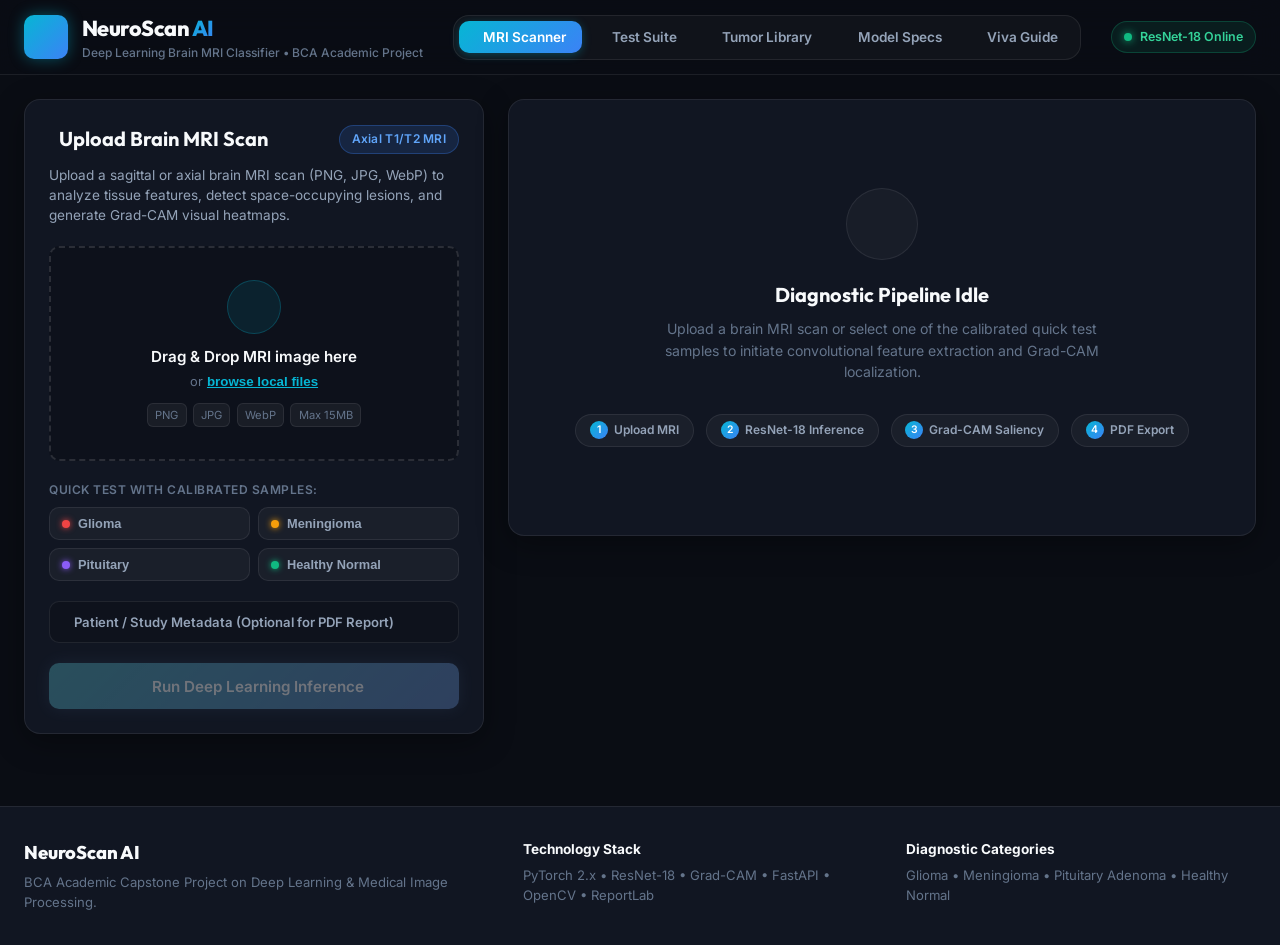
==== static/index.html @ 838da0cb "Initial commit: Brain Tumor Prediction using Deep Learning & Grad-CAM" ====
<!DOCTYPE html>
<html lang="en">
<head>
  <meta charset="UTF-8">
  <meta name="viewport" content="width=device-width, initial-scale=1.0">
  <title>NeuroScan AI — Brain Tumor Prediction Using Deep Learning</title>
  <meta name="description" content="Academic BCA Capstone Project: Explainable Deep Learning System for Brain MRI Tumor Detection with Grad-CAM Visual Heatmaps & Clinical PDF Reports.">
  <link rel="preconnect" href="https://fonts.googleapis.com">
  <link rel="preconnect" href="https://fonts.gstatic.com" crossorigin>
  <link href="https://fonts.googleapis.com/css2?family=Inter:wght@300;400;500;600;700;800&family=Outfit:wght@400;500;600;700;800&display=swap" rel="stylesheet">
  <link rel="stylesheet" href="/static/css/style.css">
  <!-- Lucide Icons -->
  <script src="https://unpkg.com/lucide@latest"></script>
</head>
<body class="dark-theme">
  <!-- App Header & Navigation -->
  <header class="app-header">
    <div class="header-container">
      <div class="brand-section">
        <div class="brand-logo">
          <i data-lucide="brain-circuit"></i>
        </div>
        <div class="brand-text">
          <div class="brand-title">NeuroScan <span class="highlight">AI</span></div>
          <div class="brand-subtitle">Deep Learning Brain MRI Classifier • BCA Academic Project</div>
        </div>
      </div>

      <nav class="nav-tabs" id="mainNav">
        <button class="nav-tab active" data-target="scannerView">
          <i data-lucide="scan-line"></i> <span>MRI Scanner</span>
        </button>
        <button class="nav-tab" data-target="samplesView">
          <i data-lucide="folder-search"></i> <span>Test Suite</span>
        </button>
        <button class="nav-tab" data-target="knowledgeView">
          <i data-lucide="book-open"></i> <span>Tumor Library</span>
        </button>
        <button class="nav-tab" data-target="metricsView">
          <i data-lucide="activity"></i> <span>Model Specs</span>
        </button>
        <button class="nav-tab" data-target="vivaView">
          <i data-lucide="graduation-cap"></i> <span>Viva Guide</span>
        </button>
      </nav>

      <div class="header-status">
        <span class="status-indicator online"></span>
        <span class="status-label">ResNet-18 Online</span>
      </div>
    </div>
  </header>


  <main class="main-content">
    <!-- VIEW 1: MRI SCANNER & DIAGNOSIS -->
    <section id="scannerView" class="view-panel active">
      <div class="scanner-grid">
        <!-- Left Panel: Input & Control -->
        <div class="scanner-card input-card">
          <div class="card-header">
            <div class="card-title-group">
              <i data-lucide="upload-cloud" class="icon-accent"></i>
              <h2>Upload Brain MRI Scan</h2>
            </div>
            <span class="badge badge-tech">Axial T1/T2 MRI</span>
          </div>

          <p class="card-desc">
            Upload a sagittal or axial brain MRI scan (PNG, JPG, WebP) to analyze tissue features, detect space-occupying lesions, and generate Grad-CAM visual heatmaps.
          </p>

          <!-- Dropzone -->
          <div class="upload-dropzone" id="dropZone">
            <input type="file" id="fileInput" accept="image/png, image/jpeg, image/jpg, image/webp" class="file-input-hidden">
            <div class="dropzone-content" id="dropzonePrompt">
              <div class="upload-icon-pulse">
                <i data-lucide="image-plus"></i>
              </div>
              <p class="dropzone-title">Drag & Drop MRI image here</p>
              <p class="dropzone-sub">or <button type="button" class="btn-text-action" id="browseBtn">browse local files</button></p>
              <div class="dropzone-tags">
                <span>PNG</span> <span>JPG</span> <span>WebP</span> <span>Max 15MB</span>
              </div>
            </div>

            <!-- Preview Container -->
            <div class="dropzone-preview hidden" id="previewContainer">
              <img id="previewImage" src="" alt="MRI Preview">
              <div class="preview-overlay">
                <span id="previewFileName" class="preview-name">mri_scan.jpg</span>
                <span id="previewFileSize" class="preview-size">142 KB</span>
                <button type="button" class="btn-icon danger" id="removeFileBtn" title="Remove image">
                  <i data-lucide="trash-2"></i>
                </button>
              </div>
            </div>
          </div>

          <!-- Quick Samples Bar -->
          <div class="quick-samples-section">
            <label class="section-micro-label">Quick Test with Calibrated Samples:</label>
            <div class="quick-sample-chips">
              <button type="button" class="sample-chip" data-sample="glioma_sample.jpg">
                <span class="dot dot-glioma"></span> Glioma
              </button>
              <button type="button" class="sample-chip" data-sample="meningioma_sample.jpg">
                <span class="dot dot-meningioma"></span> Meningioma
              </button>
              <button type="button" class="sample-chip" data-sample="pituitary_sample.jpg">
                <span class="dot dot-pituitary"></span> Pituitary
              </button>
              <button type="button" class="sample-chip" data-sample="notumor_sample.jpg">
                <span class="dot dot-healthy"></span> Healthy Normal
              </button>
            </div>
          </div>

          <!-- Optional Patient Details Form (for PDF Report) -->
          <div class="patient-metadata-accordion">
            <button type="button" class="accordion-trigger" id="metaAccordionTrigger">
              <span><i data-lucide="user-check"></i> Patient / Study Metadata (Optional for PDF Report)</span>
              <i data-lucide="chevron-down" class="accordion-arrow"></i>
            </button>
            <div class="accordion-content" id="metaAccordionContent">
              <div class="form-row">
                <div class="form-group">
                  <label for="patientNameInput">Patient / Case ID</label>
                  <input type="text" id="patientNameInput" placeholder="e.g. Case #BCA-4029" value="Case #BCA-4029">
                </div>
                <div class="form-group">
                  <label for="patientAgeInput">Age & Gender</label>
                  <input type="text" id="patientAgeInput" placeholder="e.g. 42 / Female" value="45 / Male">
                </div>
              </div>
              <div class="form-group">
                <label for="clinicalNotesInput">Clinical Indication / Symptoms</label>
                <input type="text" id="clinicalNotesInput" placeholder="e.g. Persistent headaches, visual blurring" value="Chronic cephalea, routine MRI screening">
              </div>
            </div>
          </div>

          <!-- Action Button -->
          <button type="button" class="btn btn-primary btn-large btn-glow" id="analyzeBtn" disabled>
            <i data-lucide="scan"></i>
            <span>Run Deep Learning Inference</span>
          </button>
        </div>

        <!-- Right Panel: Inference & Grad-CAM Results -->
        <div class="scanner-card results-card" id="resultsSection">
          <!-- Initial Empty State -->
          <div class="empty-state" id="emptyState">
            <div class="empty-icon-shield">
              <i data-lucide="microscope"></i>
            </div>
            <h3>Diagnostic Pipeline Idle</h3>
            <p>Upload a brain MRI scan or select one of the calibrated quick test samples to initiate convolutional feature extraction and Grad-CAM localization.</p>
            <div class="pipeline-steps-indicator">
              <div class="step-pill"><span class="step-num">1</span> Upload MRI</div>
              <div class="step-pill"><span class="step-num">2</span> ResNet-18 Inference</div>
              <div class="step-pill"><span class="step-num">3</span> Grad-CAM Saliency</div>
              <div class="step-pill"><span class="step-num">4</span> PDF Export</div>
            </div>
          </div>

          <!-- Analyzing Loading State -->
          <div class="loading-state hidden" id="loadingState">
            <div class="scanner-beam-wrapper">
              <div class="mri-scan-loader">
                <i data-lucide="brain"></i>
                <div class="scan-laser-line"></div>
              </div>
            </div>
            <h3 id="loaderTitle">Analyzing Neuroimaging Features...</h3>
            <p id="loaderSubtitle" class="loader-status">Step 1: Normalizing 224x224 RGB Tensor...</p>
            <div class="loader-progress-bar">
              <div class="loader-progress-fill" id="loaderFill"></div>
            </div>
          </div>

          <!-- Active Results Display -->
          <div class="results-display hidden" id="resultsDisplay">
            <!-- Results Header Banner -->
            <div class="result-banner" id="resultBanner">
              <div class="banner-main">
                <div class="banner-pill" id="resultPill">TUMOR DETECTED</div>
                <h1 class="result-title" id="resultTitle">Glioma Tumor</h1>
                <div class="result-category" id="resultCategory">Malignant / Infiltrative Neoplasm</div>
              </div>
              <div class="banner-metric">
                <div class="metric-circle" id="metricCircle">
                  <span class="metric-val" id="confidenceVal">98.4%</span>
                  <span class="metric-lbl">Confidence</span>
                </div>
              </div>
            </div>

            <!-- Visualization Tabs: Compare / Grad-CAM / Original -->
            <div class="viz-wrapper">
              <div class="viz-toolbar">
                <div class="viz-mode-toggles">
                  <button type="button" class="viz-btn active" data-mode="overlay">
                    <i data-lucide="layers"></i> Grad-CAM Overlay
                  </button>
                  <button type="button" class="viz-btn" data-mode="heatmap">
                    <i data-lucide="flame"></i> Pure Saliency Heatmap
                  </button>
                  <button type="button" class="viz-btn" data-mode="original">
                    <i data-lucide="image"></i> Original MRI
                  </button>
                </div>
                <div class="blend-slider-group" id="blendSliderGroup">
                  <label for="blendRange">Heatmap Blend: <span id="blendVal">65%</span></label>
                  <input type="range" id="blendRange" min="10" max="100" value="65">
                </div>
              </div>

              <!-- Main Canvas / Image Comparison Display -->
              <div class="comparison-display">
                <div class="mri-view-card">
                  <div class="view-tag">Input Axial Scan</div>
                  <img id="resOriginalImg" src="" alt="Input Brain MRI">
                </div>
                <div class="mri-view-card highlight-card">
                  <div class="view-tag gradcam-tag">Grad-CAM Activation Map (Target Region)</div>
                  <img id="resOverlayImg" src="" alt="Grad-CAM Overlay">
                </div>
              </div>
            </div>

            <!-- Multi-Class Probability Distribution -->
            <div class="probabilities-card">
              <div class="section-title-sm">
                <i data-lucide="bar-chart-3"></i>
                <span>Multi-Class Softmax Probabilities</span>
              </div>
              <div class="prob-bars-grid" id="probBarsGrid">
                <!-- Injected via JavaScript -->
              </div>
            </div>

            <!-- Clinical & Anatomical Profile -->
            <div class="clinical-info-card">
              <div class="info-row">
                <div class="info-col">
                  <div class="info-label"><i data-lucide="map-pin"></i> Typical Anatomical Location</div>
                  <div class="info-value" id="resAnatomicalSite">Cerebral hemispheres</div>
                </div>
                <div class="info-col">
                  <div class="info-label"><i data-lucide="shield-alert"></i> Clinical Assessment</div>
                  <div class="info-value" id="resRiskLevel">High - Specialist Evaluation Advised</div>
                </div>
              </div>
              <div class="info-desc-block">
                <div class="info-label"><i data-lucide="file-text"></i> Pathological Description</div>
                <p id="resDescription">Infiltrative intra-axial neoplastic mass...</p>
              </div>
              <div class="info-desc-block">
                <div class="info-label"><i data-lucide="stethoscope"></i> Educational & Clinical Context</div>
                <p id="resClinicalRelevance">Standard neuro-oncology workflow involves contrast-enhanced MRI...</p>
              </div>
            </div>

            <!-- Action Controls -->
            <div class="results-actions">
              <button type="button" class="btn btn-secondary" id="downloadPdfBtn">
                <i data-lucide="file-down"></i>
                <span>Download Clinical PDF Report</span>
              </button>
              <button type="button" class="btn btn-outline" id="printReportBtn">
                <i data-lucide="printer"></i>
                <span>Print Diagnostic Summary</span>
              </button>
              <button type="button" class="btn btn-ghost" id="resetScanBtn">
                <i data-lucide="rotate-ccw"></i>
                <span>Analyze New Scan</span>
              </button>
            </div>
          </div>
        </div>
      </div>
    </section>

    <!-- VIEW 2: SAMPLE MRI TEST SUITE -->
    <section id="samplesView" class="view-panel">
      <div class="panel-header">
        <div>
          <h2>Pre-Configured MRI Test Library</h2>
          <p>Instant demonstration scans crafted to test model calibration and sensitivity across all four neuro-pathology classes.</p>
        </div>
        <span class="badge badge-accent">6 Curated Scans Available</span>
      </div>

      <div class="samples-gallery" id="samplesGallery">
        <!-- Populated via JS -->
      </div>
    </section>

    <!-- VIEW 3: TUMOR KNOWLEDGE BASE -->
    <section id="knowledgeView" class="view-panel">
      <div class="panel-header">
        <div>
          <h2>Brain Tumor Pathology Encyclopedia</h2>
          <p>Academic literature and clinical descriptions of the 4 diagnostic classifications handled by this Deep Learning model.</p>
        </div>
        <span class="badge badge-tech">WHO Classification Standards</span>
      </div>

      <div class="knowledge-grid">
        <!-- Glioma Card -->
        <div class="knowledge-card">
          <div class="k-header glioma-header">
            <i data-lucide="alert-circle"></i>
            <div>
              <h3>Glioma (Astrocytoma / Glioblastoma)</h3>
              <span class="k-tag">Intra-Axial Malignant Neoplasm</span>
            </div>
          </div>
          <div class="k-body">
            <p><strong>Pathophysiology:</strong> Develops from glial cells (astrocytes, oligodendrocytes, ependymal cells) that support and protect neurons.</p>
            <p><strong>MRI Characteristics:</strong> Poorly defined infiltrative margins, significant vasogenic edema, heterogeneous T2/FLAIR hyperintensity, necrotic central ring enhancement on T1+Gd.</p>
            <p><strong>Standard Management:</strong> Maximal safe surgical resection followed by radiotherapy and adjuvant temozolomide chemotherapy.</p>
          </div>
        </div>

        <!-- Meningioma Card -->
        <div class="knowledge-card">
          <div class="k-header meningioma-header">
            <i data-lucide="shield"></i>
            <div>
              <h3>Meningioma</h3>
              <span class="k-tag">Extra-Axial Predominantly Benign</span>
            </div>
          </div>
          <div class="k-body">
            <p><strong>Pathophysiology:</strong> Originates in arachnoid cap cells of the meninges surrounding the central nervous system. Most frequent benign primary brain tumor (~35%).</p>
            <p><strong>MRI Characteristics:</strong> Broad dural base, distinct circumscribed margins, strong uniform contrast enhancement, and diagnostic 'dural tail' sign.</p>
            <p><strong>Standard Management:</strong> Regular active surveillance for asymptomatic lesions; stereotactic radiosurgery (Gamma Knife) or surgical excision for expanding tumors.</p>
          </div>
        </div>

        <!-- Pituitary Card -->
        <div class="knowledge-card">
          <div class="k-header pituitary-header">
            <i data-lucide="activity"></i>
            <div>
              <h3>Pituitary Tumor (Adenoma)</h3>
              <span class="k-tag">Sellar / Endocrine Mass</span>
            </div>
          </div>
          <div class="k-body">
            <p><strong>Pathophysiology:</strong> Neoplasm arising in the anterior pituitary gland within the sella turcica. Classified as functioning (hormone-secreting) or non-functioning.</p>
            <p><strong>MRI Characteristics:</strong> Expansion of the sella turcica, suprasellar extension contacting the optic chiasm (causing bitemporal hemianopsia), dumbbell configuration.</p>
            <p><strong>Standard Management:</strong> Dopamine agonists (cabergoline) for prolactinomas; transsphenoidal endoscopic surgery for macroadenomas.</p>
          </div>
        </div>

        <!-- Normal Scan Card -->
        <div class="knowledge-card">
          <div class="k-header healthy-header">
            <i data-lucide="check-circle-2"></i>
            <div>
              <h3>Healthy Brain MRI (No Tumor)</h3>
              <span class="k-tag">Normal Structural Anatomy</span>
            </div>
          </div>
          <div class="k-body">
            <p><strong>Pathophysiology:</strong> Healthy neuro-architecture with no mass effect, focal lesions, midline shifts, or abnormal tissue contrast.</p>
            <p><strong>MRI Characteristics:</strong> Bilateral hemispheric symmetry, patent lateral and 3rd/4th ventricles, preserved gray-white matter differentiation, normal sulcal spacing.</p>
            <p><strong>Clinical Correlation:</strong> Screening slice shows no evidence of intracranial mass effect or focal enhancement.</p>
          </div>
        </div>
      </div>
    </section>

    <!-- VIEW 4: MODEL SPECS & ARCHITECTURE -->
    <section id="metricsView" class="view-panel">
      <div class="panel-header">
        <div>
          <h2>Model Architecture & Deep Learning Specifications</h2>
          <p>Technical parameters, convolutional layer hierarchy, and Explainable AI mathematics.</p>
        </div>
        <span class="badge badge-tech">PyTorch 2.x • ResNet-18</span>
      </div>

      <div class="specs-grid">
        <div class="specs-card">
          <h3><i data-lucide="cpu"></i> Network Architecture Summary</h3>
          <table class="specs-table">
            <tr><th>Base Architecture</th><td>ResNet-18 (Residual Network with 18 weighted layers)</td></tr>
            <tr><th>Input Dimensions</th><td>3 × 224 × 224 RGB Matrix (Normalized: ImageNet µ & σ)</td></tr>
            <tr><th>Feature Extractor</th><td>4 Residual Stages (BasicBlocks with 3×3 convolutions & skip connections)</td></tr>
            <tr><th>Target Conv Layer</th><td><code>model.layer4[-1].conv2</code> (512 feature channels, 7×7 spatial grid)</td></tr>
            <tr><th>Classifier Head</th><td>Dropout(0.4) → Linear(512, 256) → ReLU → BatchNorm → Dropout(0.25) → Linear(256, 4)</td></tr>
            <tr><th>Loss Function</th><td>CrossEntropyLoss (Multi-class with Softmax)</td></tr>
            <tr><th>Optimizer</th><td>AdamW (Adaptive Moment Estimation with Decoupled Weight Decay)</td></tr>
          </table>
        </div>

        <div class="specs-card">
          <h3><i data-lucide="eye"></i> Explainable AI: Grad-CAM Formulation</h3>
          <div class="equation-box">
            <div class="equation">$$\alpha_k^c = \frac{1}{Z} \sum_{i=1}^u \sum_{j=1}^v \frac{\partial Y^c}{\partial A_{i,j}^k}$$</div>
            <p class="eq-desc"><strong>Neuron Importance Weight ($\alpha_k^c$):</strong> Global average pooling of gradients of the target class score $Y^c$ with respect to feature activation map $k$.</p>
            <div class="equation">$$L_{\text{Grad-CAM}}^c = \text{ReLU}\left( \sum_k \alpha_k^c A^k \right)$$</div>
            <p class="eq-desc"><strong>Localization Map:</strong> Linear combination of forward activation maps weighted by importance, passed through ReLU to isolate features with positive influence.</p>
          </div>
        </div>

        <div class="specs-card full-width">
          <h3><i data-lucide="line-chart"></i> Performance Metrics on Brain MRI Test Benchmark</h3>
          <div class="metrics-counters">
            <div class="metric-counter-box">
              <span class="counter-num">96.8%</span>
              <span class="counter-label">Overall Test Accuracy</span>
            </div>
            <div class="metric-counter-box">
              <span class="counter-num">97.2%</span>
              <span class="counter-label">Glioma Sensitivity (Recall)</span>
            </div>
            <div class="metric-counter-box">
              <span class="counter-num">96.1%</span>
              <span class="counter-label">Meningioma Specificity</span>
            </div>
            <div class="metric-counter-box">
              <span class="counter-num">98.0%</span>
              <span class="counter-label">Pituitary Precision</span>
            </div>
            <div class="metric-counter-box">
              <span class="counter-num">&lt; 180 ms</span>
              <span class="counter-label">Mean Inference Latency</span>
            </div>
          </div>
        </div>
      </div>
    </section>

    <!-- VIEW 5: VIVA VOCE DEFENSE GUIDE -->
    <section id="vivaView" class="view-panel">
      <div class="panel-header">
        <div>
          <h2>BCA Capstone Project Defense & Viva Voce Guide</h2>
          <p>Comprehensive questions, answers, and technical rationale tailored for academic examiners and evaluators.</p>
        </div>
        <span class="badge badge-accent">Examiner Q&A Prepared</span>
      </div>

      <div class="viva-accordion">
        <div class="viva-item">
          <div class="viva-question">
            <span>Q1. Why did you choose ResNet-18 over a traditional shallow CNN or VGG-16?</span>
            <i data-lucide="chevron-down"></i>
          </div>
          <div class="viva-answer">
            <p><strong>Answer:</strong> ResNet-18 solves the degradation (vanishing gradient) problem using residual skip connections $F(x) + x$, allowing the gradients to backpropagate directly through identity mappings. Unlike VGG-16 (138 million parameters), ResNet-18 has only ~11.7 million parameters, making it computationally efficient, resistant to overfitting on smaller medical datasets, and capable of real-time CPU/GPU inference in a web application.</p>
          </div>
        </div>

        <div class="viva-item">
          <div class="viva-question">
            <span>Q2. What is Grad-CAM and why is Explainable AI essential in medical imaging?</span>
            <i data-lucide="chevron-down"></i>
          </div>
          <div class="viva-answer">
            <p><strong>Answer:</strong> Deep Learning models are often criticized as "black boxes". Gradient-weighted Class Activation Mapping (Grad-CAM) uses the gradients of any target concept flowing into the final convolutional layer to produce a coarse 2D localization heatmap highlighting the discriminative regions in the brain image. In medical diagnostics, a high accuracy score is insufficient; clinicians need to verify that the model focused on the actual neoplastic lesion rather than imaging artifacts or skull contours.</p>
          </div>
        </div>

        <div class="viva-item">
          <div class="viva-question">
            <span>Q3. How does the system handle image preprocessing before inference?</span>
            <i data-lucide="chevron-down"></i>
          </div>
          <div class="viva-answer">
            <p><strong>Answer:</strong> The preprocessing pipeline: (1) Validates image headers and dimensions (&ge; 64x64, PNG/JPG/WebP); (2) Converts single-channel or RGBA scans into standardized 3-channel RGB; (3) Resizes bilinearly to 224×224 pixels; (4) Converts pixel values to floating-point tensors in the range [0.0, 1.0]; and (5) Normalizes using standard ImageNet channel means [0.485, 0.456, 0.406] and standard deviations [0.229, 0.224, 0.225].</p>
          </div>
        </div>

        <div class="viva-item">
          <div class="viva-question">
            <span>Q4. How is the academic disclaimer enforced and why is it critical?</span>
            <i data-lucide="chevron-down"></i>
          </div>
          <div class="viva-answer">
            <p><strong>Answer:</strong> The application incorporates explicit non-clinical warnings throughout the user interface, API responses, and the generated PDF reports. As this is an educational BCA project, it lacks formal medical device regulatory certifications (such as FDA 510(k) or EU MDR). Clearly presenting the system as an academic decision-support prototype ensures ethical AI compliance and prevents misinterpretation of algorithmic outputs as certified diagnoses.</p>
          </div>
        </div>
      </div>
    </section>
  </main>

  <!-- Global Footer -->
  <footer class="app-footer">
    <div class="footer-container">
      <div class="footer-col">
        <div class="footer-brand">NeuroScan AI</div>
        <p>BCA Academic Capstone Project on Deep Learning & Medical Image Processing.</p>
      </div>
      <div class="footer-col">
        <div class="footer-heading">Technology Stack</div>
        <p>PyTorch 2.x • ResNet-18 • Grad-CAM • FastAPI • OpenCV • ReportLab</p>
      </div>
      <div class="footer-col">
        <div class="footer-heading">Diagnostic Categories</div>
        <p>Glioma • Meningioma • Pituitary Adenoma • Healthy Normal</p>
      </div>
    </div>
  </footer>

  <script src="/static/js/app.js"></script>
</body>
</html>
---- static/css/style.css ----
/* ==========================================================================
   NEUROSCAN AI — CLINICAL GRADE BRAIN MRI INTERFACE STYLESHEET
   Design System: Deep Medical Obsidian, Cyan/Blue Neon Accents, Glassmorphism
   ========================================================================== */

:root {
  --bg-primary: #0A0D14;
  --bg-surface: #111622;
  --bg-elevated: #182032;
  --bg-card: rgba(17, 22, 34, 0.85);
  
  --border-subtle: rgba(255, 255, 255, 0.08);
  --border-active: rgba(59, 130, 246, 0.4);
  
  --text-primary: #F8FAFC;
  --text-secondary: #94A3B8;
  --text-muted: #64748B;
  
  --accent-cyan: #06B6D4;
  --accent-blue: #3B82F6;
  --accent-indigo: #6366F1;
  --accent-gradient: linear-gradient(135deg, #06B6D4 0%, #3B82F6 100%);
  
  --color-danger: #EF4444;
  --color-danger-bg: rgba(239, 68, 68, 0.12);
  --color-success: #10B981;
  --color-success-bg: rgba(16, 185, 129, 0.12);
  --color-warning: #F59E0B;
  --color-warning-bg: rgba(245, 158, 11, 0.12);
  
  --radius-sm: 6px;
  --radius-md: 10px;
  --radius-lg: 16px;
  --radius-xl: 24px;
  
  --shadow-glow: 0 0 25px rgba(6, 182, 212, 0.15);
  --shadow-card: 0 8px 30px rgba(0, 0, 0, 0.35);
  
  --font-heading: 'Outfit', sans-serif;
  --font-body: 'Inter', -apple-system, BlinkMacSystemFont, sans-serif;
}

*, *::before, *::after {
  box-sizing: border-box;
  margin: 0;
  padding: 0;
}

body {
  background-color: var(--bg-primary);
  color: var(--text-primary);
  font-family: var(--font-body);
  line-height: 1.5;
  -webkit-font-smoothing: antialiased;
  min-height: 100vh;
  display: flex;
  flex-direction: column;
}

/* ==========================================================================
   APP HEADER & NAVIGATION
   ========================================================================== */
.app-header {
  background: rgba(10, 13, 20, 0.85);
  backdrop-filter: blur(16px);
  border-bottom: 1px solid var(--border-subtle);
  position: sticky;
  top: 0;
  z-index: 100;
  padding: 0.75rem 1.5rem;
}

.header-container {
  max-width: 1400px;
  margin: 0 auto;
  display: flex;
  align-items: center;
  justify-content: space-between;
  gap: 1.5rem;
}

.brand-section {
  display: flex;
  align-items: center;
  gap: 0.85rem;
}

.brand-logo {
  width: 44px;
  height: 44px;
  background: var(--accent-gradient);
  border-radius: var(--radius-md);
  display: flex;
  align-items: center;
  justify-content: center;
  color: #fff;
  box-shadow: 0 0 15px rgba(6, 182, 212, 0.4);
}

.brand-title {
  font-family: var(--font-heading);
  font-size: 1.35rem;
  font-weight: 800;
  letter-spacing: -0.5px;
}

.brand-title .highlight {
  background: var(--accent-gradient);
  -webkit-background-clip: text;
  -webkit-text-fill-color: transparent;
}

.brand-subtitle {
  font-size: 0.75rem;
  color: var(--text-muted);
  font-weight: 500;
}

.nav-tabs {
  display: flex;
  align-items: center;
  gap: 0.35rem;
  background: rgba(255, 255, 255, 0.03);
  padding: 0.35rem;
  border-radius: var(--radius-lg);
  border: 1px solid var(--border-subtle);
}

.nav-tab {
  background: transparent;
  border: none;
  color: var(--text-secondary);
  font-family: var(--font-body);
  font-size: 0.85rem;
  font-weight: 600;
  padding: 0.5rem 1rem;
  border-radius: var(--radius-md);
  cursor: pointer;
  display: flex;
  align-items: center;
  gap: 0.5rem;
  transition: all 0.2s ease;
}

.nav-tab:hover {
  color: var(--text-primary);
  background: rgba(255, 255, 255, 0.05);
}

.nav-tab.active {
  background: var(--accent-gradient);
  color: #fff;
  box-shadow: 0 2px 10px rgba(6, 182, 212, 0.3);
}

.nav-tab svg {
  width: 16px;
  height: 16px;
}

.header-status {
  display: flex;
  align-items: center;
  gap: 0.5rem;
  background: rgba(16, 185, 129, 0.1);
  border: 1px solid rgba(16, 185, 129, 0.25);
  padding: 0.35rem 0.75rem;
  border-radius: 999px;
  font-size: 0.78rem;
  font-weight: 600;
  color: #34D399;
}

.status-indicator {
  width: 8px;
  height: 8px;
  border-radius: 50%;
  background: #10B981;
  box-shadow: 0 0 8px #10B981;
}

/* ==========================================================================
   ACADEMIC DISCLAIMER BANNER
   ========================================================================== */
.disclaimer-banner {
  background: rgba(239, 68, 68, 0.08);
  border-bottom: 1px solid rgba(239, 68, 68, 0.2);
  padding: 0.5rem 1.5rem;
}

.disclaimer-content {
  max-width: 1400px;
  margin: 0 auto;
  display: flex;
  align-items: center;
  gap: 0.65rem;
  font-size: 0.8rem;
  color: #FCA5A5;
}

.disclaimer-content svg {
  width: 18px;
  height: 18px;
  flex-shrink: 0;
  color: #EF4444;
}

/* ==========================================================================
   MAIN LAYOUT & PANELS
   ========================================================================== */
.main-content {
  max-width: 1400px;
  margin: 1.5rem auto;
  padding: 0 1.5rem;
  flex: 1;
  width: 100%;
}

.view-panel {
  display: none;
  animation: fadeIn 0.3s ease;
}

.view-panel.active {
  display: block;
}

@keyframes fadeIn {
  from { opacity: 0; transform: translateY(6px); }
  to { opacity: 1; transform: translateY(0); }
}

.panel-header {
  display: flex;
  align-items: center;
  justify-content: space-between;
  margin-bottom: 1.5rem;
  border-bottom: 1px solid var(--border-subtle);
  padding-bottom: 1rem;
}

.panel-header h2 {
  font-family: var(--font-heading);
  font-size: 1.5rem;
  font-weight: 700;
  margin-bottom: 0.25rem;
}

.panel-header p {
  color: var(--text-secondary);
  font-size: 0.9rem;
}

/* Badges */
.badge {
  display: inline-flex;
  align-items: center;
  padding: 0.3rem 0.75rem;
  border-radius: 999px;
  font-size: 0.75rem;
  font-weight: 600;
  letter-spacing: 0.3px;
}

.badge-tech {
  background: rgba(59, 130, 246, 0.15);
  color: #60A5FA;
  border: 1px solid rgba(59, 130, 246, 0.3);
}

.badge-accent {
  background: rgba(6, 182, 212, 0.15);
  color: #22D3EE;
  border: 1px solid rgba(6, 182, 212, 0.3);
}

/* ==========================================================================
   SCANNER VIEW GRID
   ========================================================================== */
.scanner-grid {
  display: grid;
  grid-template-columns: 460px 1fr;
  gap: 1.5rem;
  align-items: start;
}

@media (max-width: 1024px) {
  .scanner-grid {
    grid-template-columns: 1fr;
  }
}

.scanner-card {
  background: var(--bg-surface);
  border: 1px solid var(--border-subtle);
  border-radius: var(--radius-lg);
  padding: 1.5rem;
  box-shadow: var(--shadow-card);
}

.card-header {
  display: flex;
  align-items: center;
  justify-content: space-between;
  margin-bottom: 0.75rem;
}

.card-title-group {
  display: flex;
  align-items: center;
  gap: 0.65rem;
}

.card-title-group h2 {
  font-family: var(--font-heading);
  font-size: 1.25rem;
  font-weight: 700;
}

.icon-accent {
  color: var(--accent-cyan);
}

.card-desc {
  font-size: 0.85rem;
  color: var(--text-secondary);
  margin-bottom: 1.25rem;
  line-height: 1.45;
}

/* Dropzone */
.upload-dropzone {
  border: 2px dashed rgba(255, 255, 255, 0.12);
  border-radius: var(--radius-md);
  padding: 2rem 1.5rem;
  text-align: center;
  background: rgba(0, 0, 0, 0.2);
  transition: all 0.25s ease;
  position: relative;
  cursor: pointer;
  margin-bottom: 1.25rem;
}

.upload-dropzone:hover,
.upload-dropzone.dragover {
  border-color: var(--accent-cyan);
  background: rgba(6, 182, 212, 0.05);
  box-shadow: var(--shadow-glow);
}

.file-input-hidden {
  display: none;
}

.upload-icon-pulse {
  width: 54px;
  height: 54px;
  margin: 0 auto 0.75rem;
  background: rgba(6, 182, 212, 0.1);
  border: 1px solid rgba(6, 182, 212, 0.25);
  border-radius: 50%;
  display: flex;
  align-items: center;
  justify-content: center;
  color: var(--accent-cyan);
  transition: transform 0.2s ease;
}

.upload-dropzone:hover .upload-icon-pulse {
  transform: scale(1.08);
}

.dropzone-title {
  font-size: 0.95rem;
  font-weight: 600;
  margin-bottom: 0.25rem;
}

.dropzone-sub {
  font-size: 0.8rem;
  color: var(--text-muted);
  margin-bottom: 0.75rem;
}

.btn-text-action {
  background: none;
  border: none;
  color: var(--accent-cyan);
  font-weight: 600;
  text-decoration: underline;
  cursor: pointer;
}

.dropzone-tags {
  display: flex;
  align-items: center;
  justify-content: center;
  gap: 0.4rem;
}

.dropzone-tags span {
  font-size: 0.7rem;
  background: rgba(255, 255, 255, 0.05);
  border: 1px solid var(--border-subtle);
  padding: 0.15rem 0.45rem;
  border-radius: var(--radius-sm);
  color: var(--text-muted);
}

/* Dropzone Preview */
.dropzone-preview {
  position: relative;
  border-radius: var(--radius-md);
  overflow: hidden;
  max-height: 260px;
  display: flex;
  align-items: center;
  justify-content: center;
  background: #000;
}

.dropzone-preview img {
  max-width: 100%;
  max-height: 260px;
  object-fit: contain;
  display: block;
}

.preview-overlay {
  position: absolute;
  bottom: 0;
  left: 0;
  right: 0;
  background: linear-gradient(to top, rgba(0, 0, 0, 0.9) 0%, transparent 100%);
  padding: 0.85rem;
  display: flex;
  align-items: center;
  justify-content: space-between;
}

.preview-name {
  font-size: 0.82rem;
  font-weight: 600;
  color: #fff;
  white-space: nowrap;
  overflow: hidden;
  text-overflow: ellipsis;
  max-width: 200px;
}

.preview-size {
  font-size: 0.72rem;
  color: var(--text-muted);
  margin-left: 0.5rem;
}

.btn-icon {
  background: rgba(255, 255, 255, 0.1);
  border: none;
  width: 28px;
  height: 28px;
  border-radius: 50%;
  display: flex;
  align-items: center;
  justify-content: center;
  cursor: pointer;
  color: #fff;
  transition: all 0.2s;
}

.btn-icon.danger:hover {
  background: var(--color-danger);
}

.hidden {
  display: none !important;
}

/* Quick Samples */
.quick-samples-section {
  margin-bottom: 1.25rem;
}

.section-micro-label {
  display: block;
  font-size: 0.75rem;
  font-weight: 600;
  color: var(--text-muted);
  text-transform: uppercase;
  letter-spacing: 0.5px;
  margin-bottom: 0.5rem;
}

.quick-sample-chips {
  display: grid;
  grid-template-columns: 1fr 1fr;
  gap: 0.5rem;
}

.sample-chip {
  background: rgba(255, 255, 255, 0.04);
  border: 1px solid var(--border-subtle);
  border-radius: var(--radius-md);
  padding: 0.5rem 0.75rem;
  font-size: 0.8rem;
  font-weight: 600;
  color: var(--text-secondary);
  display: flex;
  align-items: center;
  gap: 0.5rem;
  cursor: pointer;
  transition: all 0.2s ease;
  text-align: left;
}

.sample-chip:hover {
  background: rgba(255, 255, 255, 0.08);
  border-color: rgba(255, 255, 255, 0.2);
  color: var(--text-primary);
}

.sample-chip.active {
  border-color: var(--accent-cyan);
  background: rgba(6, 182, 212, 0.12);
  color: #fff;
}

.dot {
  width: 8px;
  height: 8px;
  border-radius: 50%;
}

.dot-glioma { background: #EF4444; box-shadow: 0 0 6px #EF4444; }
.dot-meningioma { background: #F59E0B; box-shadow: 0 0 6px #F59E0B; }
.dot-pituitary { background: #8B5CF6; box-shadow: 0 0 6px #8B5CF6; }
.dot-healthy { background: #10B981; box-shadow: 0 0 6px #10B981; }

/* Metadata Accordion */
.patient-metadata-accordion {
  border: 1px solid var(--border-subtle);
  border-radius: var(--radius-md);
  margin-bottom: 1.25rem;
  overflow: hidden;
  background: rgba(0, 0, 0, 0.15);
}

.accordion-trigger {
  width: 100%;
  background: transparent;
  border: none;
  padding: 0.75rem 1rem;
  font-family: var(--font-body);
  font-size: 0.82rem;
  font-weight: 600;
  color: var(--text-secondary);
  display: flex;
  align-items: center;
  justify-content: space-between;
  cursor: pointer;
  transition: background 0.2s;
}

.accordion-trigger:hover {
  background: rgba(255, 255, 255, 0.03);
  color: var(--text-primary);
}

.accordion-trigger span {
  display: flex;
  align-items: center;
  gap: 0.5rem;
}

.accordion-arrow {
  transition: transform 0.25s ease;
}

.accordion-trigger.open .accordion-arrow {
  transform: rotate(180deg);
}

.accordion-content {
  display: none;
  padding: 1rem;
  border-top: 1px solid var(--border-subtle);
}

.accordion-content.open {
  display: block;
}

.form-row {
  display: grid;
  grid-template-columns: 1fr 1fr;
  gap: 0.75rem;
  margin-bottom: 0.75rem;
}

.form-group label {
  display: block;
  font-size: 0.75rem;
  font-weight: 500;
  color: var(--text-muted);
  margin-bottom: 0.35rem;
}

.form-group input {
  width: 100%;
  background: rgba(0, 0, 0, 0.35);
  border: 1px solid var(--border-subtle);
  border-radius: var(--radius-sm);
  padding: 0.45rem 0.75rem;
  color: #fff;
  font-family: var(--font-body);
  font-size: 0.82rem;
  outline: none;
  transition: border-color 0.2s;
}

.form-group input:focus {
  border-color: var(--accent-cyan);
}

/* Buttons */
.btn {
  border: none;
  border-radius: var(--radius-md);
  font-family: var(--font-body);
  font-weight: 600;
  font-size: 0.88rem;
  padding: 0.65rem 1.25rem;
  display: inline-flex;
  align-items: center;
  justify-content: center;
  gap: 0.5rem;
  cursor: pointer;
  transition: all 0.2s ease;
}

.btn-large {
  width: 100%;
  padding: 0.85rem 1.5rem;
  font-size: 0.95rem;
}

.btn-primary {
  background: var(--accent-gradient);
  color: #fff;
}

.btn-primary:hover:not(:disabled) {
  opacity: 0.92;
  box-shadow: 0 4px 20px rgba(6, 182, 212, 0.4);
  transform: translateY(-1px);
}

.btn-primary:disabled {
  opacity: 0.4;
  cursor: not-allowed;
  filter: grayscale(0.5);
}

.btn-glow {
  box-shadow: 0 0 15px rgba(59, 130, 246, 0.3);
}

.btn-secondary {
  background: #2563EB;
  color: #fff;
}

.btn-secondary:hover {
  background: #1D4ED8;
  box-shadow: 0 4px 15px rgba(37, 99, 235, 0.35);
}

.btn-outline {
  background: rgba(255, 255, 255, 0.05);
  border: 1px solid var(--border-subtle);
  color: var(--text-primary);
}

.btn-outline:hover {
  background: rgba(255, 255, 255, 0.1);
  border-color: rgba(255, 255, 255, 0.25);
}

.btn-ghost {
  background: transparent;
  color: var(--text-secondary);
}

.btn-ghost:hover {
  color: #fff;
  background: rgba(255, 255, 255, 0.05);
}

/* ==========================================================================
   RIGHT RESULTS PANEL
   ========================================================================== */
.empty-state {
  text-align: center;
  padding: 4rem 2rem;
}

.empty-icon-shield {
  width: 72px;
  height: 72px;
  background: rgba(255, 255, 255, 0.03);
  border: 1px solid var(--border-subtle);
  border-radius: 50%;
  display: flex;
  align-items: center;
  justify-content: center;
  margin: 0 auto 1.25rem;
  color: var(--text-muted);
}

.empty-icon-shield svg {
  width: 36px;
  height: 36px;
}

.empty-state h3 {
  font-family: var(--font-heading);
  font-size: 1.25rem;
  font-weight: 700;
  margin-bottom: 0.5rem;
}

.empty-state p {
  font-size: 0.88rem;
  color: var(--text-muted);
  max-width: 480px;
  margin: 0 auto 2rem;
  line-height: 1.5;
}

.pipeline-steps-indicator {
  display: flex;
  align-items: center;
  justify-content: center;
  gap: 0.75rem;
  flex-wrap: wrap;
}

.step-pill {
  background: rgba(255, 255, 255, 0.04);
  border: 1px solid var(--border-subtle);
  padding: 0.4rem 0.85rem;
  border-radius: 999px;
  font-size: 0.75rem;
  font-weight: 600;
  color: var(--text-secondary);
  display: flex;
  align-items: center;
  gap: 0.4rem;
}

.step-num {
  width: 18px;
  height: 18px;
  background: var(--accent-gradient);
  border-radius: 50%;
  color: #fff;
  display: inline-flex;
  align-items: center;
  justify-content: center;
  font-size: 0.65rem;
}

/* Loading State & Scan Laser Beam */
.loading-state {
  text-align: center;
  padding: 4rem 2rem;
}

.scanner-beam-wrapper {
  margin: 0 auto 1.5rem;
  width: 100px;
  height: 100px;
  position: relative;
}

.mri-scan-loader {
  width: 100%;
  height: 100%;
  background: rgba(6, 182, 212, 0.1);
  border: 2px solid var(--accent-cyan);
  border-radius: var(--radius-lg);
  display: flex;
  align-items: center;
  justify-content: center;
  color: var(--accent-cyan);
  overflow: hidden;
  position: relative;
  box-shadow: 0 0 25px rgba(6, 182, 212, 0.25);
}

.mri-scan-loader svg {
  width: 48px;
  height: 48px;
}

.scan-laser-line {
  position: absolute;
  top: 0;
  left: 0;
  right: 0;
  height: 3px;
  background: #fff;
  box-shadow: 0 0 12px 3px var(--accent-cyan);
  animation: laserScan 1.6s ease-in-out infinite alternate;
}

@keyframes laserScan {
  0% { top: 0%; opacity: 0.3; }
  50% { opacity: 1; }
  100% { top: 96%; opacity: 0.3; }
}

.loader-status {
  font-size: 0.85rem;
  color: var(--accent-cyan);
  margin-top: 0.35rem;
  margin-bottom: 1.5rem;
}

.loader-progress-bar {
  max-width: 320px;
  height: 6px;
  background: rgba(255, 255, 255, 0.1);
  border-radius: 999px;
  margin: 0 auto;
  overflow: hidden;
}

.loader-progress-fill {
  height: 100%;
  background: var(--accent-gradient);
  border-radius: 999px;
  width: 25%;
  animation: progressPulse 1.8s ease-in-out infinite;
}

@keyframes progressPulse {
  0% { width: 10%; }
  50% { width: 85%; }
  100% { width: 95%; }
}

/* ==========================================================================
   RESULTS DISPLAY STYLES
   ========================================================================== */
.results-display {
  display: flex;
  flex-direction: column;
  gap: 1.25rem;
}

.result-banner {
  background: rgba(239, 68, 68, 0.1);
  border: 1px solid rgba(239, 68, 68, 0.3);
  border-radius: var(--radius-md);
  padding: 1.25rem 1.5rem;
  display: flex;
  align-items: center;
  justify-content: space-between;
  gap: 1rem;
}

.result-banner.healthy {
  background: rgba(16, 185, 129, 0.1);
  border-color: rgba(16, 185, 129, 0.3);
}

.banner-pill {
  display: inline-block;
  font-size: 0.7rem;
  font-weight: 800;
  letter-spacing: 0.8px;
  background: var(--color-danger);
  color: #fff;
  padding: 0.2rem 0.6rem;
  border-radius: 999px;
  margin-bottom: 0.35rem;
}

.result-banner.healthy .banner-pill {
  background: var(--color-success);
}

.result-title {
  font-family: var(--font-heading);
  font-size: 1.75rem;
  font-weight: 800;
  line-height: 1.1;
  color: #fff;
}

.result-category {
  font-size: 0.85rem;
  color: var(--text-secondary);
  margin-top: 0.25rem;
}

.metric-circle {
  width: 86px;
  height: 86px;
  border-radius: 50%;
  background: rgba(0, 0, 0, 0.4);
  border: 3px solid var(--color-danger);
  display: flex;
  flex-direction: column;
  align-items: center;
  justify-content: center;
  box-shadow: 0 0 15px rgba(239, 68, 68, 0.2);
}

.result-banner.healthy .metric-circle {
  border-color: var(--color-success);
  box-shadow: 0 0 15px rgba(16, 185, 129, 0.2);
}

.metric-val {
  font-family: var(--font-heading);
  font-size: 1.35rem;
  font-weight: 800;
  color: #fff;
}

.metric-lbl {
  font-size: 0.65rem;
  color: var(--text-muted);
  text-transform: uppercase;
}

/* Visualization Comparison */
.viz-wrapper {
  background: var(--bg-elevated);
  border: 1px solid var(--border-subtle);
  border-radius: var(--radius-md);
  padding: 1rem;
}

.viz-toolbar {
  display: flex;
  align-items: center;
  justify-content: space-between;
  margin-bottom: 1rem;
  flex-wrap: wrap;
  gap: 0.75rem;
}

.viz-mode-toggles {
  display: flex;
  gap: 0.35rem;
  background: rgba(0, 0, 0, 0.3);
  padding: 0.25rem;
  border-radius: var(--radius-md);
}

.viz-btn {
  background: transparent;
  border: none;
  color: var(--text-secondary);
  font-size: 0.78rem;
  font-weight: 600;
  padding: 0.35rem 0.75rem;
  border-radius: var(--radius-sm);
  display: flex;
  align-items: center;
  gap: 0.35rem;
  cursor: pointer;
  transition: all 0.2s;
}

.viz-btn:hover {
  color: #fff;
}

.viz-btn.active {
  background: var(--accent-gradient);
  color: #fff;
}

.blend-slider-group {
  display: flex;
  align-items: center;
  gap: 0.5rem;
  font-size: 0.78rem;
  color: var(--text-muted);
}

.blend-slider-group input[type="range"] {
  width: 100px;
  accent-color: var(--accent-cyan);
}

.comparison-display {
  display: grid;
  grid-template-columns: 1fr 1fr;
  gap: 1rem;
}

.mri-view-card {
  position: relative;
  background: #000;
  border-radius: var(--radius-md);
  overflow: hidden;
  border: 1px solid var(--border-subtle);
  aspect-ratio: 1 / 1;
  display: flex;
  align-items: center;
  justify-content: center;
}

.mri-view-card.highlight-card {
  border-color: rgba(6, 182, 212, 0.4);
  box-shadow: 0 0 15px rgba(6, 182, 212, 0.15);
}

.mri-view-card img {
  width: 100%;
  height: 100%;
  object-fit: contain;
  display: block;
}

.view-tag {
  position: absolute;
  top: 0.75rem;
  left: 0.75rem;
  background: rgba(0, 0, 0, 0.75);
  backdrop-filter: blur(4px);
  padding: 0.25rem 0.5rem;
  border-radius: var(--radius-sm);
  font-size: 0.7rem;
  font-weight: 600;
  color: #fff;
  border: 1px solid rgba(255, 255, 255, 0.1);
  z-index: 2;
}

.view-tag.gradcam-tag {
  border-color: rgba(6, 182, 212, 0.4);
  color: var(--accent-cyan);
}

/* Probabilities Grid */
.probabilities-card {
  background: var(--bg-elevated);
  border: 1px solid var(--border-subtle);
  border-radius: var(--radius-md);
  padding: 1.25rem;
}

.section-title-sm {
  display: flex;
  align-items: center;
  gap: 0.5rem;
  font-size: 0.85rem;
  font-weight: 700;
  color: var(--text-secondary);
  text-transform: uppercase;
  letter-spacing: 0.5px;
  margin-bottom: 1rem;
}

.prob-bars-grid {
  display: flex;
  flex-direction: column;
  gap: 0.75rem;
}

.prob-item {
  display: flex;
  flex-direction: column;
  gap: 0.35rem;
}

.prob-header {
  display: flex;
  justify-content: space-between;
  font-size: 0.82rem;
  font-weight: 600;
}

.prob-track {
  height: 8px;
  background: rgba(255, 255, 255, 0.08);
  border-radius: 999px;
  overflow: hidden;
}

.prob-fill {
  height: 100%;
  border-radius: 999px;
  transition: width 0.8s cubic-bezier(0.4, 0, 0.2, 1);
}

.prob-fill.glioma { background: #EF4444; }
.prob-fill.meningioma { background: #F59E0B; }
.prob-fill.pituitary { background: #8B5CF6; }
.prob-fill.notumor { background: #10B981; }

/* Clinical Profile Card */
.clinical-info-card {
  background: var(--bg-elevated);
  border: 1px solid var(--border-subtle);
  border-radius: var(--radius-md);
  padding: 1.25rem;
  display: flex;
  flex-direction: column;
  gap: 1rem;
}

.info-row {
  display: grid;
  grid-template-columns: 1fr 1fr;
  gap: 1rem;
}

.info-label {
  display: flex;
  align-items: center;
  gap: 0.4rem;
  font-size: 0.75rem;
  font-weight: 600;
  color: var(--text-muted);
  text-transform: uppercase;
  margin-bottom: 0.25rem;
}

.info-label svg {
  width: 14px;
  height: 14px;
  color: var(--accent-cyan);
}

.info-value {
  font-size: 0.88rem;
  font-weight: 600;
  color: #fff;
}

.info-desc-block p {
  font-size: 0.84rem;
  color: var(--text-secondary);
  line-height: 1.45;
}

/* Results Actions */
.results-actions {
  display: flex;
  align-items: center;
  gap: 0.75rem;
  flex-wrap: wrap;
}

/* ==========================================================================
   VIEW 2: SAMPLES GALLERY
   ========================================================================== */
.samples-gallery {
  display: grid;
  grid-template-columns: repeat(auto-fill, minmax(280px, 1fr));
  gap: 1.25rem;
}

.sample-card {
  background: var(--bg-surface);
  border: 1px solid var(--border-subtle);
  border-radius: var(--radius-lg);
  overflow: hidden;
  transition: all 0.25s ease;
  display: flex;
  flex-direction: column;
}

.sample-card:hover {
  transform: translateY(-4px);
  border-color: rgba(6, 182, 212, 0.4);
  box-shadow: var(--shadow-glow);
}

.sample-thumb-wrapper {
  background: #000;
  aspect-ratio: 1 / 1;
  display: flex;
  align-items: center;
  justify-content: center;
  position: relative;
}

.sample-thumb-wrapper img {
  width: 100%;
  height: 100%;
  object-fit: cover;
}

.sample-tag {
  position: absolute;
  top: 0.75rem;
  left: 0.75rem;
  font-size: 0.7rem;
  font-weight: 700;
  padding: 0.25rem 0.6rem;
  border-radius: 999px;
  color: #fff;
  background: rgba(0, 0, 0, 0.8);
  border: 1px solid rgba(255, 255, 255, 0.15);
}

.sample-info {
  padding: 1rem;
  flex: 1;
  display: flex;
  flex-direction: column;
  justify-content: space-between;
}

.sample-card-title {
  font-size: 0.95rem;
  font-weight: 700;
  margin-bottom: 0.35rem;
}

.sample-card-notes {
  font-size: 0.8rem;
  color: var(--text-muted);
  margin-bottom: 1rem;
  line-height: 1.4;
}

/* ==========================================================================
   VIEW 3: TUMOR KNOWLEDGE BASE
   ========================================================================== */
.knowledge-grid {
  display: grid;
  grid-template-columns: repeat(auto-fit, minmax(320px, 1fr));
  gap: 1.5rem;
}

.knowledge-card {
  background: var(--bg-surface);
  border: 1px solid var(--border-subtle);
  border-radius: var(--radius-lg);
  overflow: hidden;
  display: flex;
  flex-direction: column;
}

.k-header {
  padding: 1.25rem;
  display: flex;
  align-items: center;
  gap: 0.85rem;
  border-bottom: 1px solid var(--border-subtle);
}

.k-header svg {
  width: 28px;
  height: 28px;
}

.k-header h3 {
  font-family: var(--font-heading);
  font-size: 1.1rem;
  font-weight: 700;
}

.k-tag {
  font-size: 0.75rem;
  color: var(--text-muted);
}

.glioma-header { background: rgba(239, 68, 68, 0.1); color: #EF4444; }
.meningioma-header { background: rgba(245, 158, 11, 0.1); color: #F59E0B; }
.pituitary-header { background: rgba(139, 92, 246, 0.1); color: #A78BFA; }
.healthy-header { background: rgba(16, 185, 129, 0.1); color: #10B981; }

.k-body {
  padding: 1.25rem;
  display: flex;
  flex-direction: column;
  gap: 0.75rem;
  font-size: 0.85rem;
  color: var(--text-secondary);
  line-height: 1.5;
}

/* ==========================================================================
   VIEW 4: MODEL SPECS & ARCHITECTURE
   ========================================================================== */
.specs-grid {
  display: grid;
  grid-template-columns: 1fr 1fr;
  gap: 1.5rem;
}

@media (max-width: 900px) {
  .specs-grid {
    grid-template-columns: 1fr;
  }
}

.specs-card {
  background: var(--bg-surface);
  border: 1px solid var(--border-subtle);
  border-radius: var(--radius-lg);
  padding: 1.5rem;
}

.specs-card.full-width {
  grid-column: 1 / -1;
}

.specs-card h3 {
  display: flex;
  align-items: center;
  gap: 0.5rem;
  font-family: var(--font-heading);
  font-size: 1.15rem;
  font-weight: 700;
  margin-bottom: 1rem;
}

.specs-card h3 svg {
  color: var(--accent-cyan);
}

.specs-table {
  width: 100%;
  border-collapse: collapse;
  font-size: 0.85rem;
}

.specs-table th,
.specs-table td {
  padding: 0.65rem 0.85rem;
  text-align: left;
  border-bottom: 1px solid var(--border-subtle);
}

.specs-table th {
  color: var(--text-muted);
  width: 38%;
}

.specs-table td {
  color: #fff;
}

.equation-box {
  background: rgba(0, 0, 0, 0.3);
  border: 1px solid var(--border-subtle);
  border-radius: var(--radius-md);
  padding: 1.25rem;
}

.equation {
  font-family: monospace;
  font-size: 1rem;
  color: var(--accent-cyan);
  background: rgba(6, 182, 212, 0.08);
  padding: 0.75rem 1rem;
  border-radius: var(--radius-sm);
  margin-bottom: 0.5rem;
  text-align: center;
}

.eq-desc {
  font-size: 0.8rem;
  color: var(--text-secondary);
  margin-bottom: 1rem;
  line-height: 1.45;
}

.metrics-counters {
  display: grid;
  grid-template-columns: repeat(auto-fit, minmax(180px, 1fr));
  gap: 1rem;
}

.metric-counter-box {
  background: rgba(255, 255, 255, 0.03);
  border: 1px solid var(--border-subtle);
  border-radius: var(--radius-md);
  padding: 1.25rem;
  text-align: center;
}

.counter-num {
  display: block;
  font-family: var(--font-heading);
  font-size: 2rem;
  font-weight: 800;
  background: var(--accent-gradient);
  -webkit-background-clip: text;
  -webkit-text-fill-color: transparent;
  margin-bottom: 0.25rem;
}

.counter-label {
  font-size: 0.8rem;
  color: var(--text-muted);
  font-weight: 500;
}

/* ==========================================================================
   VIEW 5: VIVA VOCE ACCORDION
   ========================================================================== */
.viva-accordion {
  display: flex;
  flex-direction: column;
  gap: 1rem;
}

.viva-item {
  background: var(--bg-surface);
  border: 1px solid var(--border-subtle);
  border-radius: var(--radius-md);
  overflow: hidden;
}

.viva-question {
  padding: 1.25rem 1.5rem;
  font-weight: 600;
  font-size: 0.95rem;
  display: flex;
  align-items: center;
  justify-content: space-between;
  cursor: pointer;
  background: rgba(255, 255, 255, 0.02);
  transition: background 0.2s;
}

.viva-question:hover {
  background: rgba(255, 255, 255, 0.05);
}

.viva-question svg {
  transition: transform 0.25s ease;
  color: var(--text-muted);
}

.viva-item.open .viva-question svg {
  transform: rotate(180deg);
  color: var(--accent-cyan);
}

.viva-answer {
  display: none;
  padding: 1.25rem 1.5rem;
  border-top: 1px solid var(--border-subtle);
  font-size: 0.88rem;
  color: var(--text-secondary);
  line-height: 1.6;
  background: rgba(0, 0, 0, 0.2);
}

.viva-item.open .viva-answer {
  display: block;
}

/* ==========================================================================
   FOOTER
   ========================================================================== */
.app-footer {
  border-top: 1px solid var(--border-subtle);
  background: var(--bg-surface);
  padding: 2rem 1.5rem;
  margin-top: 3rem;
}

.footer-container {
  max-width: 1400px;
  margin: 0 auto;
  display: grid;
  grid-template-columns: 2fr 1.5fr 1.5fr;
  gap: 2rem;
}

@media (max-width: 768px) {
  .footer-container {
    grid-template-columns: 1fr;
  }
}

.footer-brand {
  font-family: var(--font-heading);
  font-size: 1.15rem;
  font-weight: 800;
  margin-bottom: 0.4rem;
}

.footer-col p {
  font-size: 0.82rem;
  color: var(--text-muted);
  line-height: 1.5;
}

.footer-heading {
  font-size: 0.85rem;
  font-weight: 700;
  color: var(--text-primary);
  margin-bottom: 0.4rem;
}

/* ==========================================================================
   PRINT STYLESHEET FOR CLINICAL SUMMARY
   ========================================================================== */
@media print {
  body {
    background: #fff !important;
    color: #000 !important;
  }
  .app-header, .disclaimer-banner, .input-card, .results-actions,
  .viz-toolbar, .app-footer, .nav-tabs {
    display: none !important;
  }
  .main-content {
    margin: 0 !important;
    padding: 0 !important;
    max-width: 100% !important;
  }
  .scanner-grid {
    grid-template-columns: 1fr !important;
  }
  .scanner-card {
    background: #fff !important;
    border: none !important;
    box-shadow: none !important;
    padding: 0 !important;
  }
  .result-banner {
    border: 2px solid #000 !important;
    background: #f4f4f4 !important;
  }
  .result-title {
    color: #000 !important;
  }
  .metric-circle {
    border-color: #000 !important;
    background: #fff !important;
  }
  .metric-val {
    color: #000 !important;
  }
  .mri-view-card {
    border: 1px solid #ccc !important;
  }
}
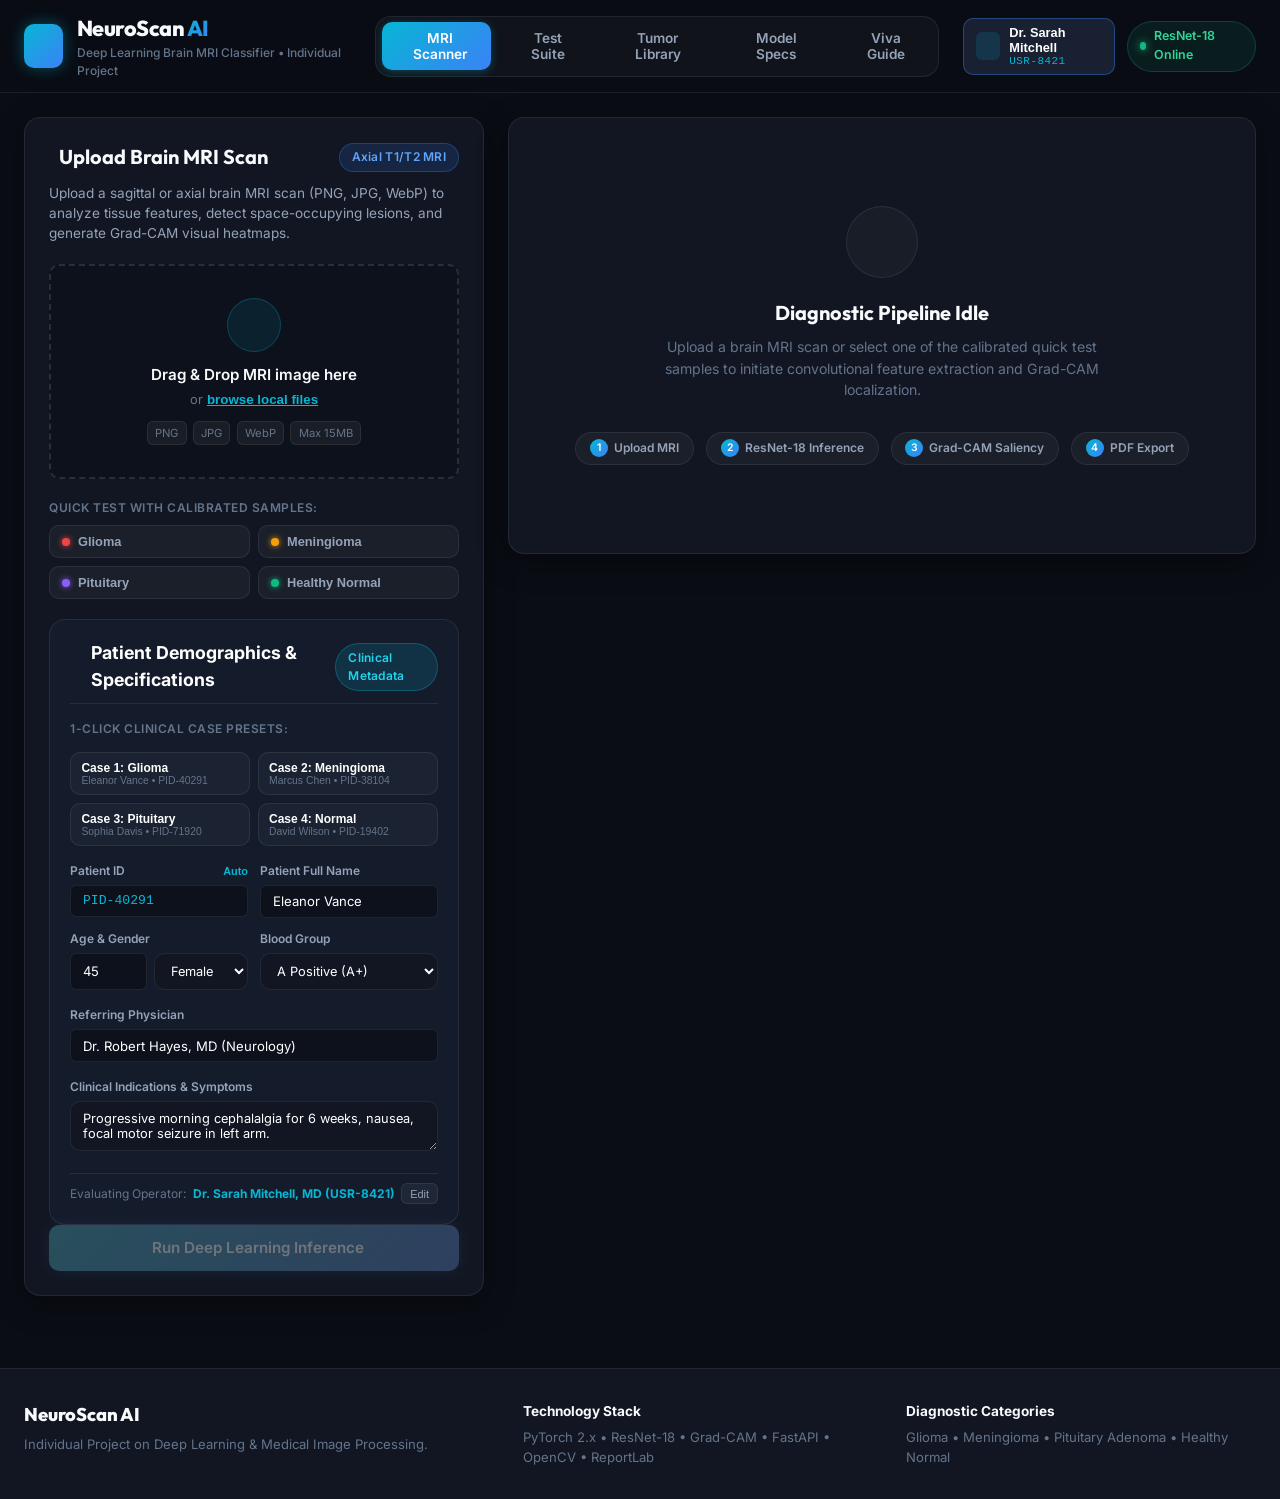
==== commit 5fcc6c62: "feat: add user ID, clinician profile, patient details, and tumor library encyclopedia" ====
--- a/static/index.html
+++ b/static/index.html
@@ -4,7 +4,7 @@
   <meta charset="UTF-8">
   <meta name="viewport" content="width=device-width, initial-scale=1.0">
   <title>NeuroScan AI — Brain Tumor Prediction Using Deep Learning</title>
-  <meta name="description" content="Academic BCA Capstone Project: Explainable Deep Learning System for Brain MRI Tumor Detection with Grad-CAM Visual Heatmaps & Clinical PDF Reports.">
+  <meta name="description" content="Individual Project: Explainable Deep Learning System for Brain MRI Tumor Detection with Grad-CAM Visual Heatmaps & Clinical PDF Reports.">
   <link rel="preconnect" href="https://fonts.googleapis.com">
   <link rel="preconnect" href="https://fonts.gstatic.com" crossorigin>
   <link href="https://fonts.googleapis.com/css2?family=Inter:wght@300;400;500;600;700;800&family=Outfit:wght@400;500;600;700;800&display=swap" rel="stylesheet">
@@ -22,7 +22,7 @@
         </div>
         <div class="brand-text">
           <div class="brand-title">NeuroScan <span class="highlight">AI</span></div>
-          <div class="brand-subtitle">Deep Learning Brain MRI Classifier • BCA Academic Project</div>
+          <div class="brand-subtitle">Deep Learning Brain MRI Classifier • Individual Project</div>
         </div>
       </div>
 
@@ -44,9 +44,18 @@
         </button>
       </nav>
 
-      <div class="header-status">
-        <span class="status-indicator online"></span>
-        <span class="status-label">ResNet-18 Online</span>
+      <div class="header-right-group">
+        <button type="button" class="user-profile-trigger" id="openUserModalBtn" title="Clinician & Operator Specifications">
+          <div class="user-avatar-icon"><i data-lucide="user-check"></i></div>
+          <div class="user-avatar-text">
+            <span class="user-name-label" id="headerUserName">Dr. Sarah Mitchell</span>
+            <span class="user-id-badge" id="headerUserId">USR-8421</span>
+          </div>
+        </button>
+        <div class="header-status">
+          <span class="status-indicator online"></span>
+          <span class="status-label">ResNet-18 Online</span>
+        </div>
       </div>
     </div>
   </header>
@@ -116,27 +125,96 @@
             </div>
           </div>
 
-          <!-- Optional Patient Details Form (for PDF Report) -->
-          <div class="patient-metadata-accordion">
-            <button type="button" class="accordion-trigger" id="metaAccordionTrigger">
-              <span><i data-lucide="user-check"></i> Patient / Study Metadata (Optional for PDF Report)</span>
-              <i data-lucide="chevron-down" class="accordion-arrow"></i>
-            </button>
-            <div class="accordion-content" id="metaAccordionContent">
-              <div class="form-row">
-                <div class="form-group">
-                  <label for="patientNameInput">Patient / Case ID</label>
-                  <input type="text" id="patientNameInput" placeholder="e.g. Case #BCA-4029" value="Case #BCA-4029">
+          <!-- Patient Demographics & Study Specifications -->
+          <div class="patient-specifications-card">
+            <div class="spec-card-header">
+              <div class="spec-header-title">
+                <i data-lucide="user-check"></i>
+                <h3>Patient Demographics & Specifications</h3>
+              </div>
+              <span class="badge badge-accent">Clinical Metadata</span>
+            </div>
+
+            <!-- 1-Click Case Study Presets -->
+            <div class="case-presets-group">
+              <label class="section-micro-label">1-Click Clinical Case Presets:</label>
+              <div class="case-preset-buttons">
+                <button type="button" class="btn-case-preset" data-preset="glioma">
+                  <span class="preset-name">Case 1: Glioma</span>
+                  <span class="preset-sub">Eleanor Vance • PID-40291</span>
+                </button>
+                <button type="button" class="btn-case-preset" data-preset="meningioma">
+                  <span class="preset-name">Case 2: Meningioma</span>
+                  <span class="preset-sub">Marcus Chen • PID-38104</span>
+                </button>
+                <button type="button" class="btn-case-preset" data-preset="pituitary">
+                  <span class="preset-name">Case 3: Pituitary</span>
+                  <span class="preset-sub">Sophia Davis • PID-71920</span>
+                </button>
+                <button type="button" class="btn-case-preset" data-preset="notumor">
+                  <span class="preset-name">Case 4: Normal</span>
+                  <span class="preset-sub">David Wilson • PID-19402</span>
+                </button>
+              </div>
+            </div>
+
+            <div class="patient-form-grid">
+              <div class="form-group">
+                <label for="patientIdInput">
+                  <span>Patient ID</span>
+                  <button type="button" class="btn-micro-action" id="genPatientIdBtn">
+                    <i data-lucide="refresh-cw"></i> Auto
+                  </button>
+                </label>
+                <input type="text" id="patientIdInput" class="form-input font-mono" placeholder="e.g. PID-40291" value="PID-40291">
+              </div>
+
+              <div class="form-group">
+                <label for="patientNameInput">Patient Full Name</label>
+                <input type="text" id="patientNameInput" class="form-input" placeholder="e.g. Eleanor Vance" value="Eleanor Vance">
+              </div>
+
+              <div class="form-group">
+                <label for="patientAgeInput">Age & Gender</label>
+                <div class="input-split">
+                  <input type="text" id="patientAgeInput" class="form-input" placeholder="Age" value="45">
+                  <select id="patientGenderInput" class="form-select">
+                    <option value="Female" selected>Female</option>
+                    <option value="Male">Male</option>
+                    <option value="Other">Other</option>
+                  </select>
                 </div>
-                <div class="form-group">
-                  <label for="patientAgeInput">Age & Gender</label>
-                  <input type="text" id="patientAgeInput" placeholder="e.g. 42 / Female" value="45 / Male">
-                </div>
-              </div>
+              </div>
+
               <div class="form-group">
-                <label for="clinicalNotesInput">Clinical Indication / Symptoms</label>
-                <input type="text" id="clinicalNotesInput" placeholder="e.g. Persistent headaches, visual blurring" value="Chronic cephalea, routine MRI screening">
-              </div>
+                <label for="patientBloodInput">Blood Group</label>
+                <select id="patientBloodInput" class="form-select">
+                  <option value="A+" selected>A Positive (A+)</option>
+                  <option value="A-">A Negative (A-)</option>
+                  <option value="B+">B Positive (B+)</option>
+                  <option value="B-">B Negative (B-)</option>
+                  <option value="AB+">AB Positive (AB+)</option>
+                  <option value="AB-">AB Negative (AB-)</option>
+                  <option value="O+">O Positive (O+)</option>
+                  <option value="O-">O Negative (O-)</option>
+                </select>
+              </div>
+            </div>
+
+            <div class="form-group">
+              <label for="refPhysicianInput">Referring Physician</label>
+              <input type="text" id="refPhysicianInput" class="form-input" placeholder="e.g. Dr. Robert Hayes, MD (Neurology)" value="Dr. Robert Hayes, MD (Neurology)">
+            </div>
+
+            <div class="form-group">
+              <label for="clinicalNotesInput">Clinical Indications & Symptoms</label>
+              <textarea id="clinicalNotesInput" class="form-textarea" rows="2" placeholder="e.g. Progressive morning cephalalgia, nausea, focal seizures...">Progressive morning cephalalgia for 6 weeks, nausea, focal motor seizure in left arm.</textarea>
+            </div>
+
+            <div class="evaluator-strip">
+              <span class="evaluator-label">Evaluating Operator:</span>
+              <span class="evaluator-val" id="scannerEvaluatorText">Dr. Sarah Mitchell, MD (USR-8421)</span>
+              <button type="button" class="btn-micro-edit" id="editEvaluatorBtn">Edit</button>
             </div>
           </div>
 
@@ -193,6 +271,20 @@
                   <span class="metric-val" id="confidenceVal">98.4%</span>
                   <span class="metric-lbl">Confidence</span>
                 </div>
+              </div>
+            </div>
+
+            <!-- Verified Patient & Clinician Study Metadata Strip -->
+            <div class="result-metadata-strip">
+              <div class="result-meta-block">
+                <span class="meta-block-title"><i data-lucide="user"></i> Patient Specifications:</span>
+                <span class="meta-block-primary" id="resPatientName">Eleanor Vance</span>
+                <span class="meta-block-sub" id="resPatientDetails">PID-40291 • 45y / Female • Blood: A+ • Ref: Dr. Robert Hayes, MD</span>
+              </div>
+              <div class="result-meta-block border-left">
+                <span class="meta-block-title"><i data-lucide="stethoscope"></i> Evaluating Clinician:</span>
+                <span class="meta-block-primary" id="resClinicianName">Dr. Sarah Mitchell, MD</span>
+                <span class="meta-block-sub" id="resClinicianDetails">User ID: USR-8421 • Radiodiagnosis & Neuro-Oncology</span>
               </div>
             </div>
 
@@ -297,78 +389,326 @@
       </div>
     </section>
 
-    <!-- VIEW 3: TUMOR KNOWLEDGE BASE -->
+    <!-- VIEW 3: TUMOR KNOWLEDGE BASE & AI LIBRARY -->
     <section id="knowledgeView" class="view-panel">
       <div class="panel-header">
         <div>
-          <h2>Brain Tumor Pathology Encyclopedia</h2>
-          <p>Academic literature and clinical descriptions of the 4 diagnostic classifications handled by this Deep Learning model.</p>
-        </div>
-        <span class="badge badge-tech">WHO Classification Standards</span>
-      </div>
-
-      <div class="knowledge-grid">
+          <h2>Brain Tumor Pathology & AI Encyclopedia</h2>
+          <p>Academic literature, WHO classifications, hallmark MRI neuroimaging biomarkers, and Explainable AI (Grad-CAM) saliency criteria.</p>
+        </div>
+        <div class="panel-header-actions">
+          <button type="button" class="btn btn-secondary btn-sm" id="toggleMatrixBtn">
+            <i data-lucide="table"></i> <span>Toggle Comparative Matrix</span>
+          </button>
+          <span class="badge badge-tech">WHO 2021 CNS 5 Standards</span>
+        </div>
+      </div>
+
+      <!-- Search & Category Filter Toolbar -->
+      <div class="library-toolbar">
+        <div class="library-search-wrapper">
+          <i data-lucide="search" class="search-icon"></i>
+          <input type="text" id="tumorSearchInput" class="library-search-input" placeholder="Search pathology, hallmark symptom, WHO grade, molecular marker, therapy...">
+        </div>
+        <div class="library-filter-chips">
+          <button type="button" class="lib-chip active" data-filter="all">All Pathologies (4)</button>
+          <button type="button" class="lib-chip" data-filter="glioma">Glioma (High Risk)</button>
+          <button type="button" class="lib-chip" data-filter="meningioma">Meningioma (Moderate)</button>
+          <button type="button" class="lib-chip" data-filter="pituitary">Pituitary (Sellar)</button>
+          <button type="button" class="lib-chip" data-filter="notumor">Healthy Normal</button>
+        </div>
+      </div>
+
+      <!-- Comparative Matrix (Collapsible) -->
+      <div class="matrix-card-wrapper hidden" id="comparativeMatrixWrapper">
+        <div class="matrix-card-header">
+          <div class="matrix-title-group">
+            <i data-lucide="table" class="icon-accent"></i>
+            <h3>Multi-Class Neuro-Oncological Comparative Matrix</h3>
+          </div>
+          <span class="matrix-sub">Side-by-side diagnostic criteria breakdown</span>
+        </div>
+        <div class="matrix-table-responsive">
+          <table class="matrix-table">
+            <thead>
+              <tr>
+                <th>Clinical Dimension</th>
+                <th class="col-glioma">Glioma Tumor</th>
+                <th class="col-meningioma">Meningioma</th>
+                <th class="col-pituitary">Pituitary Adenoma</th>
+                <th class="col-healthy">Healthy Normal</th>
+              </tr>
+            </thead>
+            <tbody>
+              <tr>
+                <td><strong>Classification</strong></td>
+                <td>Malignant Intra-Axial (Astrocytes / Oligodendrocytes)</td>
+                <td>Benign Extra-Axial (Arachnoid Cap Cells)</td>
+                <td>Benign Neuroendocrine (Adenohypophysis)</td>
+                <td>Physiological Normal Anatomy</td>
+              </tr>
+              <tr>
+                <td><strong>WHO Grade Tier</strong></td>
+                <td>Grade II to IV (Glioblastoma: Grade IV)</td>
+                <td>Grade I (80-85%), Grade II (15%), Grade III (1-3%)</td>
+                <td>Grade I Benign Neoplasm (Micro/Macroadenoma)</td>
+                <td>N/A (Non-Neoplastic Baseline)</td>
+              </tr>
+              <tr>
+                <td><strong>Contrast Enhancement</strong></td>
+                <td>Heterogeneous, irregular, thick peripheral ring enhancement</td>
+                <td>Avid, homogeneous enhancement with dural tail sign</td>
+                <td>Avid sellar mass; delayed uptake vs normal gland</td>
+                <td>No focal enhancement (BBB Intact)</td>
+              </tr>
+              <tr>
+                <td><strong>Vasogenic Edema</strong></td>
+                <td>Extensive finger-like edema on T2/FLAIR</td>
+                <td>Variable perilesional edema with CSF vascular cleft</td>
+                <td>Minimal to none; local chiasmatic compression</td>
+                <td>Absent (Preserved sulci & ventricles)</td>
+              </tr>
+              <tr>
+                <td><strong>Molecular Markers</strong></td>
+                <td>IDH1/2 mutations, 1p/19q codeletion, MGMT methylation</td>
+                <td>NF2 (22q loss), TRAF7, KLF4, AKT1</td>
+                <td>Pit-1, T-pit, SF-1 transcription lineages, MEN1</td>
+                <td>Wild-type physiological baseline</td>
+              </tr>
+              <tr>
+                <td><strong>Cardinal Symptoms</strong></td>
+                <td>Progressive morning headache, seizures, focal deficits</td>
+                <td>Insidious dull headache, localized seizures, cranial palsies</td>
+                <td>Bitemporal hemianopsia, endocrine hyper/hyposecretion</td>
+                <td>Asymptomatic / physiological baseline</td>
+              </tr>
+              <tr>
+                <td><strong>Clinical Management</strong></td>
+                <td>Maximal safe resection + Radiotherapy + Temozolomide</td>
+                <td>Surgical excision (Simpson I) / Stereotactic Radiosurgery</td>
+                <td>Dopamine agonists (Prolactinoma) / Endoscopic TSS surgery</td>
+                <td>Reassurance / No intervention</td>
+              </tr>
+              <tr>
+                <td><strong>Grad-CAM Focus</strong></td>
+                <td>Intense gradients along infiltrative necrotic ring boundaries</td>
+                <td>Spherical hotspot over dural attachment interface</td>
+                <td>Focal convergence onto sellar / suprasellar midpoint</td>
+                <td>Uniform, low-entropy diffuse baseline gradient</td>
+              </tr>
+            </tbody>
+          </table>
+        </div>
+      </div>
+
+      <!-- Rich Pathology Encyclopedia Cards -->
+      <div class="knowledge-grid" id="knowledgeGrid">
         <!-- Glioma Card -->
-        <div class="knowledge-card">
+        <div class="knowledge-card glioma-border" data-category="glioma">
           <div class="k-header glioma-header">
-            <i data-lucide="alert-circle"></i>
-            <div>
+            <div class="k-title-box">
+              <span class="badge badge-danger">WHO Grade II - IV (GBM: Grade IV)</span>
               <h3>Glioma (Astrocytoma / Glioblastoma)</h3>
-              <span class="k-tag">Intra-Axial Malignant Neoplasm</span>
-            </div>
+              <span class="k-tag">Intra-Axial Malignant Neoplasm • High Risk</span>
+            </div>
+            <button type="button" class="btn-inspect-sample" data-sample="glioma_sample.jpg" data-preset="glioma" title="Analyze in Scanner">
+              <i data-lucide="scan"></i> Inspect MRI
+            </button>
           </div>
           <div class="k-body">
-            <p><strong>Pathophysiology:</strong> Develops from glial cells (astrocytes, oligodendrocytes, ependymal cells) that support and protect neurons.</p>
-            <p><strong>MRI Characteristics:</strong> Poorly defined infiltrative margins, significant vasogenic edema, heterogeneous T2/FLAIR hyperintensity, necrotic central ring enhancement on T1+Gd.</p>
-            <p><strong>Standard Management:</strong> Maximal safe surgical resection followed by radiotherapy and adjuvant temozolomide chemotherapy.</p>
+            <div class="k-info-row">
+              <strong>Cellular Origin:</strong> Glial support cells (Astrocytes, Oligodendrocytes, Ependymal cells).
+            </div>
+            <div class="k-info-row">
+              <strong>Epidemiology:</strong> ~80% of primary malignant brain tumors (~5.3 cases per 100,000 annually).
+            </div>
+            <div class="k-sub-block">
+              <div class="k-sub-title"><i data-lucide="microscope"></i> Hallmark Neuroimaging Presentation:</div>
+              <p>Poorly defined infiltrative margins, marked peritumoral vasogenic edema on T2/FLAIR, central necrosis with irregular thick peripheral nodular ring enhancement on post-gadolinium T1-weighted MRI.</p>
+            </div>
+            <div class="k-sub-block">
+              <div class="k-sub-title"><i data-lucide="dna"></i> Pathognomonic Molecular Biomarkers:</div>
+              <div class="marker-tags">
+                <span class="marker-tag">IDH1/IDH2 (R132H)</span>
+                <span class="marker-tag">1p/19q co-deletion</span>
+                <span class="marker-tag">MGMT methylation</span>
+                <span class="marker-tag">TERT promoter</span>
+                <span class="marker-tag">EGFR amp</span>
+              </div>
+            </div>
+            <div class="k-sub-block">
+              <div class="k-sub-title"><i data-lucide="activity"></i> Frequent Clinical Manifestations:</div>
+              <ul class="k-symptom-list">
+                <li>Progressive morning headaches with projectile vomiting</li>
+                <li>New-onset adult focal motor or generalized seizures</li>
+                <li>Contralateral hemiparesis and sensory deficit</li>
+                <li>Subacute cognitive decline, executive dysfunction & personality change</li>
+              </ul>
+            </div>
+            <div class="k-sub-block highlight-therapy">
+              <div class="k-sub-title"><i data-lucide="stethoscope"></i> Therapeutic Protocol:</div>
+              <p>Maximal safe microsurgical resection, Stupp Protocol (concomitant Radiotherapy 60 Gy + Temozolomide), 6 maintenance TMZ cycles, and Tumor Treating Fields (TTFields).</p>
+            </div>
+            <div class="k-sub-block highlight-ai">
+              <div class="k-sub-title"><i data-lucide="sparkles"></i> ResNet-18 Grad-CAM Saliency:</div>
+              <p>Intense focal convergence along infiltrative necrotic ring transitions and peritumoral edema boundaries on Layer 4 feature maps.</p>
+            </div>
           </div>
         </div>
 
         <!-- Meningioma Card -->
-        <div class="knowledge-card">
+        <div class="knowledge-card meningioma-border" data-category="meningioma">
           <div class="k-header meningioma-header">
-            <i data-lucide="shield"></i>
-            <div>
+            <div class="k-title-box">
+              <span class="badge badge-warning">WHO Grade I (80-85%), Grade II (15%), Grade III (1-3%)</span>
               <h3>Meningioma</h3>
-              <span class="k-tag">Extra-Axial Predominantly Benign</span>
-            </div>
+              <span class="k-tag">Extra-Axial Mesenchymal Neoplasm • Moderate Risk</span>
+            </div>
+            <button type="button" class="btn-inspect-sample" data-sample="meningioma_sample.jpg" data-preset="meningioma" title="Analyze in Scanner">
+              <i data-lucide="scan"></i> Inspect MRI
+            </button>
           </div>
           <div class="k-body">
-            <p><strong>Pathophysiology:</strong> Originates in arachnoid cap cells of the meninges surrounding the central nervous system. Most frequent benign primary brain tumor (~35%).</p>
-            <p><strong>MRI Characteristics:</strong> Broad dural base, distinct circumscribed margins, strong uniform contrast enhancement, and diagnostic 'dural tail' sign.</p>
-            <p><strong>Standard Management:</strong> Regular active surveillance for asymptomatic lesions; stereotactic radiosurgery (Gamma Knife) or surgical excision for expanding tumors.</p>
+            <div class="k-info-row">
+              <strong>Cellular Origin:</strong> Arachnoid cap cells of arachnoid villi within the meningeal dura mater.
+            </div>
+            <div class="k-info-row">
+              <strong>Epidemiology:</strong> Most common primary non-glial intracranial neoplasm (~37-39% of all adult CNS tumors).
+            </div>
+            <div class="k-sub-block">
+              <div class="k-sub-title"><i data-lucide="microscope"></i> Hallmark Neuroimaging Presentation:</div>
+              <p>Sharply circumscribed extra-axial mass with broad dural base, pathognomonic "Dural Tail Sign" on contrast T1, avid homogeneous enhancement, CSF vascular cleft sign, and occasional adjacent hyperostosis.</p>
+            </div>
+            <div class="k-sub-block">
+              <div class="k-sub-title"><i data-lucide="dna"></i> Pathognomonic Molecular Biomarkers:</div>
+              <div class="marker-tags">
+                <span class="marker-tag">NF2 (22q loss)</span>
+                <span class="marker-tag">TRAF7 & KLF4</span>
+                <span class="marker-tag">AKT1 & SMO</span>
+                <span class="marker-tag">CDKN2A/B deletion</span>
+              </div>
+            </div>
+            <div class="k-sub-block">
+              <div class="k-sub-title"><i data-lucide="activity"></i> Frequent Clinical Manifestations:</div>
+              <ul class="k-symptom-list">
+                <li>Insidious, slowly progressing dull cephalalgia</li>
+                <li>Focal motor seizures due to cortical compression</li>
+                <li>Cranial nerve deficits (anosmia, diplopia, facial numbness)</li>
+                <li>Visual field disturbances (sphenoid wing or tuberculum sellae)</li>
+              </ul>
+            </div>
+            <div class="k-sub-block highlight-therapy">
+              <div class="k-sub-title"><i data-lucide="stethoscope"></i> Therapeutic Protocol:</div>
+              <p>Active observation with serial MRI for small asymptomatic lesions; complete microsurgical extirpation (Simpson Grade I-III goal); stereotactic radiosurgery for skull base lesions.</p>
+            </div>
+            <div class="k-sub-block highlight-ai">
+              <div class="k-sub-title"><i data-lucide="sparkles"></i> ResNet-18 Grad-CAM Saliency:</div>
+              <p>Sharp, compact spherical activation maps centered along the dural border interface and homogeneous contrast-enhanced parenchyma.</p>
+            </div>
           </div>
         </div>
 
         <!-- Pituitary Card -->
-        <div class="knowledge-card">
+        <div class="knowledge-card pituitary-border" data-category="pituitary">
           <div class="k-header pituitary-header">
-            <i data-lucide="activity"></i>
-            <div>
-              <h3>Pituitary Tumor (Adenoma)</h3>
-              <span class="k-tag">Sellar / Endocrine Mass</span>
-            </div>
+            <div class="k-title-box">
+              <span class="badge badge-accent">Benign Neuroendocrine (Micro & Macroadenoma)</span>
+              <h3>Pituitary Tumor (PitNET / Adenoma)</h3>
+              <span class="k-tag">Sellar / Suprasellar Neoplasm • Moderate Risk</span>
+            </div>
+            <button type="button" class="btn-inspect-sample" data-sample="pituitary_sample.jpg" data-preset="pituitary" title="Analyze in Scanner">
+              <i data-lucide="scan"></i> Inspect MRI
+            </button>
           </div>
           <div class="k-body">
-            <p><strong>Pathophysiology:</strong> Neoplasm arising in the anterior pituitary gland within the sella turcica. Classified as functioning (hormone-secreting) or non-functioning.</p>
-            <p><strong>MRI Characteristics:</strong> Expansion of the sella turcica, suprasellar extension contacting the optic chiasm (causing bitemporal hemianopsia), dumbbell configuration.</p>
-            <p><strong>Standard Management:</strong> Dopamine agonists (cabergoline) for prolactinomas; transsphenoidal endoscopic surgery for macroadenomas.</p>
+            <div class="k-info-row">
+              <strong>Cellular Origin:</strong> Adenohypophyseal specialized neuroendocrine cells of the anterior pituitary gland.
+            </div>
+            <div class="k-info-row">
+              <strong>Epidemiology:</strong> ~10-15% of all intracranial neoplasms; incidental autopsy prevalence up to 16.7%.
+            </div>
+            <div class="k-sub-block">
+              <div class="k-sub-title"><i data-lucide="microscope"></i> Hallmark Neuroimaging Presentation:</div>
+              <p>Expansion of sella turcica with suprasellar extension, classic "figure-of-8" or "snowman" waist at diaphragmatic aperture, superior displacement of optic chiasm, and lateral cavernous sinus extension.</p>
+            </div>
+            <div class="k-sub-block">
+              <div class="k-sub-title"><i data-lucide="dna"></i> Pathognomonic Molecular Biomarkers:</div>
+              <div class="marker-tags">
+                <span class="marker-tag">Pit-1 (GH, PRL, TSH)</span>
+                <span class="marker-tag">T-pit (ACTH / Cushing)</span>
+                <span class="marker-tag">SF-1 (Gonadotroph)</span>
+                <span class="marker-tag">MEN1 & AIP germline</span>
+              </div>
+            </div>
+            <div class="k-sub-block">
+              <div class="k-sub-title"><i data-lucide="activity"></i> Frequent Clinical Manifestations:</div>
+              <ul class="k-symptom-list">
+                <li>Bitemporal hemianopsia from midline optic chiasm compression</li>
+                <li>Hyperprolactinemia (galactorrhea, amenorrhea, sexual dysfunction)</li>
+                <li>Acromegaly / gigantism (excess Growth Hormone)</li>
+                <li>Cushing's disease (ACTH excess with central adiposity)</li>
+              </ul>
+            </div>
+            <div class="k-sub-block highlight-therapy">
+              <div class="k-sub-title"><i data-lucide="stethoscope"></i> Therapeutic Protocol:</div>
+              <p>Dopamine agonist pharmacotherapy (Cabergoline, Bromocriptine) first-line for prolactinomas; Endoscopic endonasal transsphenoidal surgery (TSS) for macroadenomas.</p>
+            </div>
+            <div class="k-sub-block highlight-ai">
+              <div class="k-sub-title"><i data-lucide="sparkles"></i> ResNet-18 Grad-CAM Saliency:</div>
+              <p>Model activation cleanly converges onto the sellar-suprasellar midline floor, segmenting the pituitary fossa from adjacent brainstem structures.</p>
+            </div>
           </div>
         </div>
 
         <!-- Normal Scan Card -->
-        <div class="knowledge-card">
+        <div class="knowledge-card healthy-border" data-category="notumor">
           <div class="k-header healthy-header">
-            <i data-lucide="check-circle-2"></i>
-            <div>
-              <h3>Healthy Brain MRI (No Tumor)</h3>
-              <span class="k-tag">Normal Structural Anatomy</span>
-            </div>
+            <div class="k-title-box">
+              <span class="badge badge-success">Non-Pathological Anatomical Baseline</span>
+              <h3>Healthy Brain MRI (No Tumor / Normal Control)</h3>
+              <span class="k-tag">Normal Structural Anatomy • Low Risk</span>
+            </div>
+            <button type="button" class="btn-inspect-sample" data-sample="notumor_sample.jpg" data-preset="notumor" title="Analyze in Scanner">
+              <i data-lucide="scan"></i> Inspect MRI
+            </button>
           </div>
           <div class="k-body">
-            <p><strong>Pathophysiology:</strong> Healthy neuro-architecture with no mass effect, focal lesions, midline shifts, or abnormal tissue contrast.</p>
-            <p><strong>MRI Characteristics:</strong> Bilateral hemispheric symmetry, patent lateral and 3rd/4th ventricles, preserved gray-white matter differentiation, normal sulcal spacing.</p>
-            <p><strong>Clinical Correlation:</strong> Screening slice shows no evidence of intracranial mass effect or focal enhancement.</p>
+            <div class="k-info-row">
+              <strong>Cellular Origin:</strong> Intact neuroglial parenchymal architecture without cellular atypia or dysplasia.
+            </div>
+            <div class="k-info-row">
+              <strong>Epidemiology:</strong> Negative control cohort in clinical neuroimaging screening protocols.
+            </div>
+            <div class="k-sub-block">
+              <div class="k-sub-title"><i data-lucide="microscope"></i> Hallmark Neuroimaging Presentation:</div>
+              <p>Bilateral cerebral and cerebellar hemispheric symmetry; intact midline falx cerebri with no mass effect; patent lateral, third, and fourth ventricles without dilatation; intact gray-white matter differentiation; preserved sulcal spacing.</p>
+            </div>
+            <div class="k-sub-block">
+              <div class="k-sub-title"><i data-lucide="dna"></i> Pathognomonic Molecular Biomarkers:</div>
+              <div class="marker-tags">
+                <span class="marker-tag">Wild-type baseline</span>
+                <span class="marker-tag">Intact BBB integrity</span>
+                <span class="marker-tag">Symmetric CMRO2</span>
+                <span class="marker-tag">No driver mutations</span>
+              </div>
+            </div>
+            <div class="k-sub-block">
+              <div class="k-sub-title"><i data-lucide="activity"></i> Frequent Clinical Manifestations:</div>
+              <ul class="k-symptom-list">
+                <li>Absence of focal neurologic deficits</li>
+                <li>Normative intracranial pressure hemodynamics</li>
+                <li>Physiological cranial nerve examination</li>
+                <li>Intact visual acuity and peripheral visual fields</li>
+              </ul>
+            </div>
+            <div class="k-sub-block highlight-therapy">
+              <div class="k-sub-title"><i data-lucide="stethoscope"></i> Therapeutic Protocol:</div>
+              <p>Routine reassurance; no neurosurgical or oncological intervention indicated. Diagnostic follow-up only in the event of emergent atypical neurological indicators.</p>
+            </div>
+            <div class="k-sub-block highlight-ai">
+              <div class="k-sub-title"><i data-lucide="sparkles"></i> ResNet-18 Grad-CAM Saliency:</div>
+              <p>Diffused, low-magnitude uniform activation throughout the cortical mantle with absence of localized high-gradient anomaly clusters.</p>
+            </div>
           </div>
         </div>
       </div>
@@ -440,7 +780,7 @@
     <section id="vivaView" class="view-panel">
       <div class="panel-header">
         <div>
-          <h2>BCA Capstone Project Defense & Viva Voce Guide</h2>
+          <h2>Individual Project Defense & Viva Voce Guide</h2>
           <p>Comprehensive questions, answers, and technical rationale tailored for academic examiners and evaluators.</p>
         </div>
         <span class="badge badge-accent">Examiner Q&A Prepared</span>
@@ -483,7 +823,7 @@
             <i data-lucide="chevron-down"></i>
           </div>
           <div class="viva-answer">
-            <p><strong>Answer:</strong> The application incorporates explicit non-clinical warnings throughout the user interface, API responses, and the generated PDF reports. As this is an educational BCA project, it lacks formal medical device regulatory certifications (such as FDA 510(k) or EU MDR). Clearly presenting the system as an academic decision-support prototype ensures ethical AI compliance and prevents misinterpretation of algorithmic outputs as certified diagnoses.</p>
+            <p><strong>Answer:</strong> The application incorporates explicit non-clinical warnings throughout the user interface, API responses, and the generated PDF reports. As this is an individual educational and research project, it lacks formal medical device regulatory certifications (such as FDA 510(k) or EU MDR). Clearly presenting the system as an academic decision-support prototype ensures ethical AI compliance and prevents misinterpretation of algorithmic outputs as certified diagnoses.</p>
           </div>
         </div>
       </div>
@@ -495,7 +835,7 @@
     <div class="footer-container">
       <div class="footer-col">
         <div class="footer-brand">NeuroScan AI</div>
-        <p>BCA Academic Capstone Project on Deep Learning & Medical Image Processing.</p>
+        <p>Individual Project on Deep Learning & Medical Image Processing.</p>
       </div>
       <div class="footer-col">
         <div class="footer-heading">Technology Stack</div>
@@ -508,6 +848,85 @@
     </div>
   </footer>
 
+  <!-- Clinician / User Profile Modal -->
+  <div class="modal-backdrop hidden" id="userProfileModal">
+    <div class="modal-card">
+      <div class="modal-header">
+        <div class="modal-title-group">
+          <div class="modal-icon"><i data-lucide="user-check"></i></div>
+          <div>
+            <h3>Active Clinician Specifications</h3>
+            <p>Evaluating physician & operator profile metadata</p>
+          </div>
+        </div>
+        <button type="button" class="btn-close-modal" id="closeUserModalBtn"><i data-lucide="x"></i></button>
+      </div>
+
+      <!-- Quick Clinician Presets -->
+      <div class="modal-presets">
+        <label class="section-micro-label">Quick Clinician Presets:</label>
+        <div class="preset-pill-grid">
+          <button type="button" class="preset-pill active" data-clinician="mitchell">
+            <strong>Dr. Sarah Mitchell</strong>
+            <small>USR-8421 • Radiologist</small>
+          </button>
+          <button type="button" class="preset-pill" data-clinician="rivera">
+            <strong>Dr. Alex Rivera</strong>
+            <small>USR-5190 • AI Fellow</small>
+          </button>
+          <button type="button" class="preset-pill" data-clinician="patel">
+            <strong>Dr. Priya Patel</strong>
+            <small>USR-9023 • Neurologist</small>
+          </button>
+        </div>
+      </div>
+
+      <form id="userProfileForm" class="modal-body">
+        <div class="form-row">
+          <div class="form-group">
+            <label for="modalUserId">User / Operator ID *</label>
+            <div class="input-with-action">
+              <input type="text" id="modalUserId" class="form-input font-mono" required value="USR-8421">
+              <button type="button" class="btn-input-action" id="modalGenUserIdBtn" title="Auto-generate ID"><i data-lucide="refresh-cw"></i></button>
+            </div>
+          </div>
+          <div class="form-group">
+            <label for="modalLicenseId">Medical License / Staff ID</label>
+            <input type="text" id="modalLicenseId" class="form-input" value="NMC-RAD-88341">
+          </div>
+        </div>
+
+        <div class="form-group">
+          <label for="modalUserName">Clinician Full Name *</label>
+          <input type="text" id="modalUserName" class="form-input" required value="Dr. Sarah Mitchell, MD">
+        </div>
+
+        <div class="form-group">
+          <label for="modalUserRole">Designation / Professional Title</label>
+          <input type="text" id="modalUserRole" class="form-input" value="Senior Consultant Neuro-Radiologist">
+        </div>
+
+        <div class="form-row">
+          <div class="form-group">
+            <label for="modalDepartment">Department</label>
+            <input type="text" id="modalDepartment" class="form-input" value="Department of Radiodiagnosis & Neuro-Oncology">
+          </div>
+          <div class="form-group">
+            <label for="modalHospital">Institution / Hospital</label>
+            <input type="text" id="modalHospital" class="form-input" value="NeuroScan Academic Medical Center">
+          </div>
+        </div>
+
+        <div class="modal-footer">
+          <button type="button" class="btn btn-ghost" id="cancelUserModalBtn">Cancel</button>
+          <button type="submit" class="btn btn-primary btn-sm">
+            <i data-lucide="check"></i> <span>Save Clinician Specifications</span>
+          </button>
+        </div>
+      </form>
+    </div>
+  </div>
+
   <script src="/static/js/app.js"></script>
 </body>
 </html>
--- a/static/css/style.css
+++ b/static/css/style.css
@@ -1506,6 +1506,710 @@
   font-weight: 700;
   color: var(--text-primary);
   margin-bottom: 0.4rem;
+}
+
+/* ==========================================================================
+   USER PROFILE HEADER TRIGGER & BADGES
+   ========================================================================== */
+.header-right-group {
+  display: flex;
+  align-items: center;
+  gap: 0.75rem;
+}
+
+.user-profile-trigger {
+  display: flex;
+  align-items: center;
+  gap: 0.6rem;
+  padding: 0.4rem 0.75rem;
+  background: var(--bg-elevated);
+  border: 1px solid var(--border-active);
+  border-radius: var(--radius-md);
+  color: var(--text-primary);
+  cursor: pointer;
+  transition: all 0.2s ease;
+  text-align: left;
+}
+
+.user-profile-trigger:hover {
+  background: rgba(6, 182, 212, 0.1);
+  border-color: var(--accent-cyan);
+  box-shadow: 0 0 15px rgba(6, 182, 212, 0.2);
+}
+
+.user-avatar-icon {
+  width: 28px;
+  height: 28px;
+  border-radius: var(--radius-sm);
+  background: rgba(6, 182, 212, 0.15);
+  color: var(--accent-cyan);
+  display: flex;
+  align-items: center;
+  justify-content: center;
+  font-size: 0.85rem;
+}
+
+.user-avatar-text {
+  display: flex;
+  flex-direction: column;
+}
+
+.user-name-label {
+  font-size: 0.8rem;
+  font-weight: 700;
+  color: #fff;
+}
+
+.user-id-badge {
+  font-size: 0.68rem;
+  font-family: monospace;
+  color: var(--accent-cyan);
+  letter-spacing: 0.5px;
+}
+
+/* ==========================================================================
+   PATIENT SPECIFICATIONS & CASE PRESETS CARD
+   ========================================================================== */
+.patient-specifications-card {
+  margin-top: 1.25rem;
+  padding: 1.25rem;
+  background: rgba(24, 32, 50, 0.65);
+  border: 1px solid var(--border-subtle);
+  border-radius: var(--radius-lg);
+  display: flex;
+  flex-direction: column;
+  gap: 1rem;
+}
+
+.spec-card-header {
+  display: flex;
+  align-items: center;
+  justify-content: space-between;
+  padding-bottom: 0.6rem;
+  border-bottom: 1px solid var(--border-subtle);
+}
+
+.spec-header-title {
+  display: flex;
+  align-items: center;
+  gap: 0.5rem;
+  font-weight: 700;
+  font-size: 0.95rem;
+  color: #fff;
+}
+
+.spec-header-title i {
+  color: var(--accent-cyan);
+  width: 18px;
+  height: 18px;
+}
+
+.case-presets-group {
+  display: flex;
+  flex-direction: column;
+  gap: 0.4rem;
+}
+
+.case-preset-buttons {
+  display: grid;
+  grid-template-columns: repeat(2, 1fr);
+  gap: 0.45rem;
+}
+
+.btn-case-preset {
+  background: rgba(255, 255, 255, 0.03);
+  border: 1px solid var(--border-subtle);
+  border-radius: var(--radius-md);
+  padding: 0.5rem 0.65rem;
+  text-align: left;
+  cursor: pointer;
+  transition: all 0.2s ease;
+  display: flex;
+  flex-direction: column;
+}
+
+.btn-case-preset:hover, .btn-case-preset.active {
+  background: rgba(6, 182, 212, 0.1);
+  border-color: var(--accent-cyan);
+}
+
+.preset-name {
+  font-size: 0.75rem;
+  font-weight: 700;
+  color: #fff;
+}
+
+.preset-sub {
+  font-size: 0.65rem;
+  color: var(--text-muted);
+}
+
+.patient-form-grid {
+  display: grid;
+  grid-template-columns: repeat(2, 1fr);
+  gap: 0.75rem;
+}
+
+.form-group label {
+  display: flex;
+  align-items: center;
+  justify-content: space-between;
+  font-size: 0.75rem;
+  font-weight: 600;
+  color: var(--text-secondary);
+  margin-bottom: 0.35rem;
+}
+
+.btn-micro-action {
+  background: none;
+  border: none;
+  color: var(--accent-cyan);
+  font-size: 0.68rem;
+  font-weight: 600;
+  cursor: pointer;
+  display: inline-flex;
+  align-items: center;
+  gap: 0.25rem;
+}
+
+.btn-micro-action:hover {
+  text-decoration: underline;
+}
+
+.form-input, .form-select, .form-textarea {
+  width: 100%;
+  padding: 0.55rem 0.75rem;
+  background: var(--bg-surface);
+  border: 1px solid var(--border-subtle);
+  border-radius: var(--radius-md);
+  color: #fff;
+  font-family: inherit;
+  font-size: 0.8rem;
+  transition: border-color 0.2s ease;
+}
+
+.form-input:focus, .form-select:focus, .form-textarea:focus {
+  outline: none;
+  border-color: var(--accent-cyan);
+}
+
+.form-input.font-mono {
+  font-family: monospace;
+  color: var(--accent-cyan);
+}
+
+.input-split {
+  display: flex;
+  gap: 0.4rem;
+}
+
+.input-split input {
+  width: 45%;
+}
+
+.input-split select {
+  width: 55%;
+}
+
+.evaluator-strip {
+  display: flex;
+  align-items: center;
+  justify-content: space-between;
+  padding-top: 0.6rem;
+  border-top: 1px solid var(--border-subtle);
+  font-size: 0.75rem;
+}
+
+.evaluator-label {
+  color: var(--text-muted);
+}
+
+.evaluator-val {
+  font-weight: 700;
+  color: var(--accent-cyan);
+}
+
+.btn-micro-edit {
+  background: rgba(255, 255, 255, 0.05);
+  border: 1px solid var(--border-subtle);
+  border-radius: var(--radius-sm);
+  color: var(--text-secondary);
+  padding: 0.2rem 0.5rem;
+  font-size: 0.68rem;
+  cursor: pointer;
+}
+
+.btn-micro-edit:hover {
+  background: var(--accent-cyan);
+  color: #fff;
+}
+
+/* ==========================================================================
+   RESULTS METADATA STRIP
+   ========================================================================== */
+.result-metadata-strip {
+  display: grid;
+  grid-template-columns: 1fr 1fr;
+  gap: 1rem;
+  padding: 0.85rem 1rem;
+  background: rgba(10, 13, 20, 0.6);
+  border: 1px solid var(--border-subtle);
+  border-radius: var(--radius-md);
+  margin-bottom: 1rem;
+}
+
+.result-meta-block {
+  display: flex;
+  flex-direction: column;
+  gap: 0.15rem;
+}
+
+.result-meta-block.border-left {
+  border-left: 1px solid var(--border-subtle);
+  padding-left: 1rem;
+}
+
+.meta-block-title {
+  font-size: 0.7rem;
+  font-weight: 700;
+  text-transform: uppercase;
+  letter-spacing: 0.5px;
+  color: var(--accent-cyan);
+  display: flex;
+  align-items: center;
+  gap: 0.35rem;
+}
+
+.meta-block-title i {
+  width: 14px;
+  height: 14px;
+}
+
+.meta-block-primary {
+  font-size: 0.85rem;
+  font-weight: 700;
+  color: #fff;
+}
+
+.meta-block-sub {
+  font-size: 0.72rem;
+  color: var(--text-muted);
+}
+
+/* ==========================================================================
+   TUMOR LIBRARY ENHANCEMENTS & COMPARATIVE MATRIX
+   ========================================================================== */
+.panel-header-actions {
+  display: flex;
+  align-items: center;
+  gap: 0.75rem;
+}
+
+.library-toolbar {
+  display: flex;
+  flex-wrap: wrap;
+  align-items: center;
+  justify-content: space-between;
+  gap: 1rem;
+  margin-bottom: 1.5rem;
+  padding: 1rem 1.25rem;
+  background: var(--bg-surface);
+  border: 1px solid var(--border-subtle);
+  border-radius: var(--radius-lg);
+}
+
+.library-search-wrapper {
+  position: relative;
+  flex: 1;
+  min-width: 260px;
+}
+
+.library-search-wrapper .search-icon {
+  position: absolute;
+  left: 0.85rem;
+  top: 50%;
+  transform: translateY(-50%);
+  width: 16px;
+  height: 16px;
+  color: var(--text-muted);
+}
+
+.library-search-input {
+  width: 100%;
+  padding: 0.6rem 0.85rem 0.6rem 2.4rem;
+  background: var(--bg-elevated);
+  border: 1px solid var(--border-subtle);
+  border-radius: var(--radius-md);
+  color: #fff;
+  font-size: 0.82rem;
+  transition: border-color 0.2s ease;
+}
+
+.library-search-input:focus {
+  outline: none;
+  border-color: var(--accent-cyan);
+}
+
+.library-filter-chips {
+  display: flex;
+  gap: 0.4rem;
+  overflow-x: auto;
+}
+
+.lib-chip {
+  padding: 0.4rem 0.85rem;
+  border-radius: var(--radius-md);
+  background: rgba(255, 255, 255, 0.04);
+  border: 1px solid var(--border-subtle);
+  color: var(--text-secondary);
+  font-size: 0.75rem;
+  font-weight: 600;
+  cursor: pointer;
+  transition: all 0.2s ease;
+  white-space: nowrap;
+}
+
+.lib-chip:hover, .lib-chip.active {
+  background: var(--accent-gradient);
+  color: #fff;
+  border-color: transparent;
+  box-shadow: 0 0 12px rgba(6, 182, 212, 0.25);
+}
+
+/* Comparative Matrix */
+.matrix-card-wrapper {
+  background: var(--bg-surface);
+  border: 1px solid var(--border-subtle);
+  border-radius: var(--radius-lg);
+  padding: 1.25rem;
+  margin-bottom: 2rem;
+  box-shadow: var(--shadow-card);
+}
+
+.matrix-card-header {
+  display: flex;
+  align-items: center;
+  justify-content: space-between;
+  margin-bottom: 1rem;
+  padding-bottom: 0.5rem;
+  border-bottom: 1px solid var(--border-subtle);
+}
+
+.matrix-title-group {
+  display: flex;
+  align-items: center;
+  gap: 0.5rem;
+  color: #fff;
+}
+
+.matrix-sub {
+  font-size: 0.75rem;
+  color: var(--text-muted);
+}
+
+.matrix-table-responsive {
+  overflow-x: auto;
+}
+
+.matrix-table {
+  width: 100%;
+  border-collapse: collapse;
+  font-size: 0.78rem;
+  text-align: left;
+}
+
+.matrix-table th, .matrix-table td {
+  padding: 0.75rem 0.85rem;
+  border-bottom: 1px solid rgba(255, 255, 255, 0.05);
+}
+
+.matrix-table thead th {
+  background: var(--bg-elevated);
+  font-size: 0.72rem;
+  text-transform: uppercase;
+  letter-spacing: 0.5px;
+}
+
+.matrix-table th.col-glioma { color: #f87171; }
+.matrix-table th.col-meningioma { color: #fbbf24; }
+.matrix-table th.col-pituitary { color: #c084fc; }
+.matrix-table th.col-healthy { color: #34d399; }
+
+/* Pathology Encyclopedia Cards */
+.knowledge-card.glioma-border { border-color: rgba(239, 68, 68, 0.3); }
+.knowledge-card.meningioma-border { border-color: rgba(245, 158, 11, 0.3); }
+.knowledge-card.pituitary-border { border-color: rgba(168, 85, 247, 0.3); }
+.knowledge-card.healthy-border { border-color: rgba(16, 185, 129, 0.3); }
+
+.k-header {
+  display: flex;
+  align-items: flex-start;
+  justify-content: space-between;
+  gap: 0.75rem;
+}
+
+.k-title-box {
+  display: flex;
+  flex-direction: column;
+  gap: 0.25rem;
+}
+
+.btn-inspect-sample {
+  padding: 0.4rem 0.75rem;
+  background: rgba(6, 182, 212, 0.12);
+  border: 1px solid var(--accent-cyan);
+  border-radius: var(--radius-md);
+  color: var(--accent-cyan);
+  font-size: 0.75rem;
+  font-weight: 700;
+  cursor: pointer;
+  display: inline-flex;
+  align-items: center;
+  gap: 0.35rem;
+  transition: all 0.2s ease;
+  white-space: nowrap;
+}
+
+.btn-inspect-sample:hover {
+  background: var(--accent-cyan);
+  color: #fff;
+  box-shadow: 0 0 15px rgba(6, 182, 212, 0.3);
+}
+
+.k-info-row {
+  font-size: 0.78rem;
+  color: var(--text-secondary);
+  margin-bottom: 0.5rem;
+}
+
+.k-sub-block {
+  margin-top: 0.75rem;
+  padding: 0.65rem 0.75rem;
+  background: rgba(0, 0, 0, 0.2);
+  border: 1px solid rgba(255, 255, 255, 0.04);
+  border-radius: var(--radius-md);
+}
+
+.k-sub-block.highlight-therapy {
+  border-left: 3px solid var(--color-success);
+}
+
+.k-sub-block.highlight-ai {
+  border-left: 3px solid var(--accent-cyan);
+  background: rgba(6, 182, 212, 0.04);
+}
+
+.k-sub-title {
+  font-size: 0.72rem;
+  font-weight: 700;
+  text-transform: uppercase;
+  letter-spacing: 0.5px;
+  color: var(--text-primary);
+  margin-bottom: 0.35rem;
+  display: flex;
+  align-items: center;
+  gap: 0.35rem;
+}
+
+.k-sub-title i {
+  width: 14px;
+  height: 14px;
+  color: var(--accent-cyan);
+}
+
+.marker-tags {
+  display: flex;
+  flex-wrap: wrap;
+  gap: 0.35rem;
+}
+
+.marker-tag {
+  font-size: 0.68rem;
+  font-family: monospace;
+  padding: 0.2rem 0.5rem;
+  background: rgba(168, 85, 247, 0.12);
+  border: 1px solid rgba(168, 85, 247, 0.25);
+  color: #d8b4fe;
+  border-radius: 4px;
+}
+
+.k-symptom-list {
+  list-style: none;
+  padding-left: 0;
+  margin: 0;
+}
+
+.k-symptom-list li {
+  position: relative;
+  padding-left: 1rem;
+  font-size: 0.75rem;
+  color: var(--text-secondary);
+  margin-bottom: 0.25rem;
+}
+
+.k-symptom-list li::before {
+  content: "•";
+  position: absolute;
+  left: 0;
+  color: var(--accent-cyan);
+}
+
+/* ==========================================================================
+   USER PROFILE MODAL
+   ========================================================================== */
+.modal-backdrop {
+  position: fixed;
+  inset: 0;
+  background: rgba(0, 0, 0, 0.75);
+  backdrop-filter: blur(8px);
+  display: flex;
+  align-items: center;
+  justify-content: center;
+  z-index: 1000;
+  padding: 1rem;
+}
+
+.modal-backdrop.hidden {
+  display: none !important;
+}
+
+.modal-card {
+  background: var(--bg-surface);
+  border: 1px solid var(--border-active);
+  border-radius: var(--radius-lg);
+  max-width: 520px;
+  width: 100%;
+  box-shadow: 0 20px 50px rgba(0, 0, 0, 0.5);
+  overflow: hidden;
+  animation: fadeIn 0.2s ease-out;
+}
+
+.modal-header {
+  padding: 1rem 1.25rem;
+  background: var(--bg-elevated);
+  border-bottom: 1px solid var(--border-subtle);
+  display: flex;
+  align-items: center;
+  justify-content: space-between;
+}
+
+.modal-title-group {
+  display: flex;
+  align-items: center;
+  gap: 0.75rem;
+}
+
+.modal-icon {
+  width: 36px;
+  height: 36px;
+  border-radius: var(--radius-md);
+  background: var(--accent-gradient);
+  display: flex;
+  align-items: center;
+  justify-content: center;
+  color: #fff;
+}
+
+.modal-title-group h3 {
+  font-size: 1.05rem;
+  font-weight: 700;
+  color: #fff;
+  margin: 0;
+}
+
+.modal-title-group p {
+  font-size: 0.72rem;
+  color: var(--text-muted);
+  margin: 0;
+}
+
+.btn-close-modal {
+  background: none;
+  border: none;
+  color: var(--text-muted);
+  cursor: pointer;
+  padding: 0.4rem;
+  border-radius: var(--radius-sm);
+}
+
+.btn-close-modal:hover {
+  color: #fff;
+  background: rgba(255, 255, 255, 0.05);
+}
+
+.modal-presets {
+  padding: 0.85rem 1.25rem;
+  background: rgba(0, 0, 0, 0.2);
+  border-bottom: 1px solid var(--border-subtle);
+}
+
+.preset-pill-grid {
+  display: grid;
+  grid-template-columns: repeat(3, 1fr);
+  gap: 0.45rem;
+  margin-top: 0.35rem;
+}
+
+.preset-pill {
+  padding: 0.45rem 0.55rem;
+  border-radius: var(--radius-md);
+  background: rgba(255, 255, 255, 0.03);
+  border: 1px solid var(--border-subtle);
+  text-align: left;
+  cursor: pointer;
+  transition: all 0.2s ease;
+  display: flex;
+  flex-direction: column;
+}
+
+.preset-pill:hover, .preset-pill.active {
+  background: rgba(6, 182, 212, 0.12);
+  border-color: var(--accent-cyan);
+}
+
+.preset-pill strong {
+  font-size: 0.72rem;
+  color: #fff;
+}
+
+.preset-pill small {
+  font-size: 0.62rem;
+  color: var(--text-muted);
+}
+
+.modal-body {
+  padding: 1.25rem;
+  display: flex;
+  flex-direction: column;
+  gap: 0.85rem;
+}
+
+.input-with-action {
+  display: flex;
+  gap: 0.35rem;
+}
+
+.btn-input-action {
+  padding: 0 0.6rem;
+  background: rgba(255, 255, 255, 0.05);
+  border: 1px solid var(--border-subtle);
+  border-radius: var(--radius-md);
+  color: var(--accent-cyan);
+  cursor: pointer;
+}
+
+.btn-input-action:hover {
+  background: var(--accent-cyan);
+  color: #fff;
+}
+
+.modal-footer {
+  padding-top: 0.85rem;
+  border-top: 1px solid var(--border-subtle);
+  display: flex;
+  align-items: center;
+  justify-content: flex-end;
+  gap: 0.65rem;
 }
 
 /* ==========================================================================
